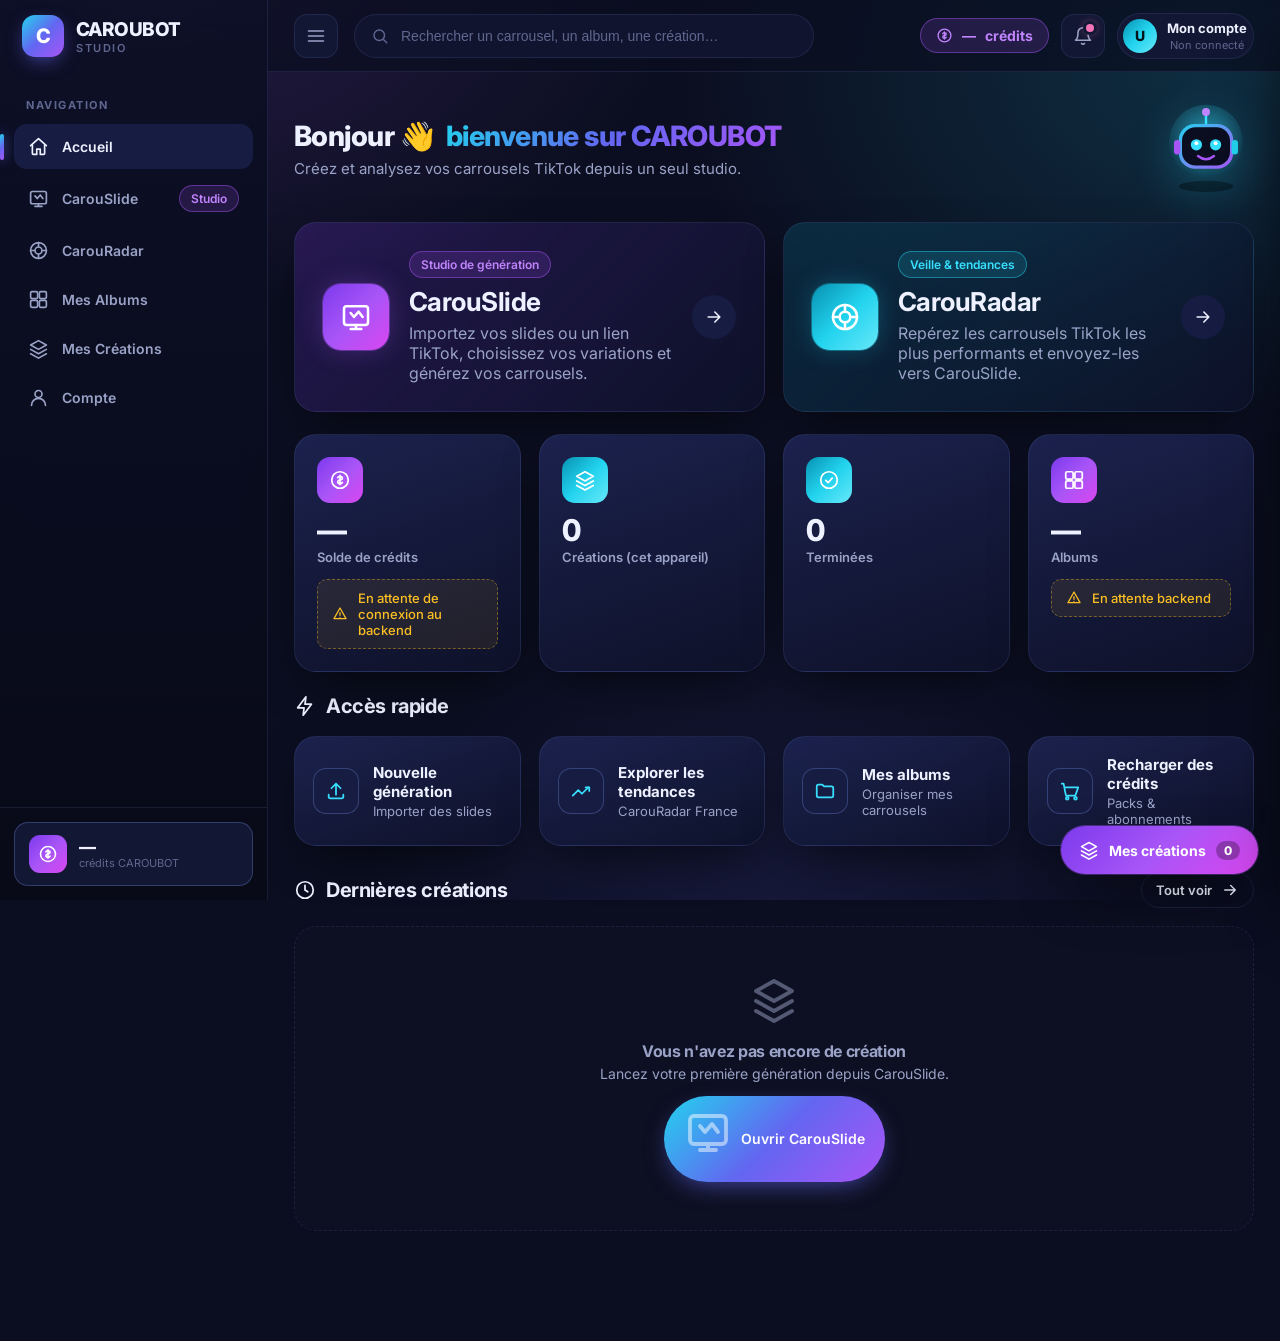
==== webapp/index.html @ 6fb5fb5d "CAROUBOT WebApp : refonte complète du frontend (studio SaaS) Nouvelle WebApp CAROUBOT dans webapp/ (" ====
<!doctype html>
<html lang="fr">
<head>
<meta charset="utf-8"/>
<meta name="viewport" content="width=device-width, initial-scale=1, viewport-fit=cover"/>
<title>CAROUBOT — Accueil</title>
<link rel="preconnect" href="https://fonts.googleapis.com">
<link href="https://fonts.googleapis.com/css2?family=Inter:wght@400;500;600;700;800&display=swap" rel="stylesheet">
<link rel="stylesheet" href="assets/css/design-system.css"/>
<link rel="stylesheet" href="assets/css/app.css"/>
<link rel="stylesheet" href="assets/css/mascot.css"/>
</head>
<body>
<div id="app"></div>

<script>window.CAROUBOT_PAGE = "home"; window.CAROUBOT_CREDITS = null; /* null = non connecté */</script>
<script src="assets/js/config.js"></script>
<script src="assets/js/icons.js"></script>
<script src="assets/js/store.js"></script>
<script src="assets/js/mascot.js"></script>
<script src="assets/js/shell.js"></script>
<script>
(function () {
  const I = window.ICON;
  const el = window.CAROUBOT_SHELL.pageEl;
  const creations = window.CAROUBOT_STORE.getCreations();
  const nbCreations = creations.length;
  const nbDone = creations.filter(c => c.status === "done").length;

  el.innerHTML = `
    <div class="page-head" style="display:flex;align-items:center;justify-content:space-between;gap:20px;flex-wrap:wrap">
      <div>
        <h1 class="page-title">Bonjour 👋 <span class="gradient-text">bienvenue sur CAROUBOT</span></h1>
        <p class="page-subtitle">Créez et analysez vos carrousels TikTok depuis un seul studio.</p>
      </div>
      ${window.CAROUBOT_MASCOT.inline(96)}
    </div>

    <!-- Deux grandes cartes -->
    <div class="grid grid-2" style="margin-bottom:22px">
      <a href="carouslide.html" class="card card-hover card-glow hero-card hero-violet">
        <div class="hero-ico">${I.slide}</div>
        <div class="hero-txt">
          <span class="badge badge-violet">Studio de génération</span>
          <h2>CarouSlide</h2>
          <p class="text-muted">Importez vos slides ou un lien TikTok, choisissez vos variations et générez vos carrousels.</p>
        </div>
        <span class="hero-go">${I.arrowRight}</span>
      </a>
      <a href="carouradar.html" class="card card-hover card-glow hero-card hero-cyan">
        <div class="hero-ico">${I.radar}</div>
        <div class="hero-txt">
          <span class="badge badge-cyan">Veille & tendances</span>
          <h2>CarouRadar</h2>
          <p class="text-muted">Repérez les carrousels TikTok les plus performants et envoyez-les vers CarouSlide.</p>
        </div>
        <span class="hero-go">${I.arrowRight}</span>
      </a>
    </div>

    <!-- Crédits + stats réelles -->
    <div class="grid grid-4" style="margin-bottom:22px">
      <div class="card stat-card">
        <div class="stat-ico violet">${I.coin}</div>
        <div class="stat-val mono">—</div>
        <div class="stat-label">Solde de crédits</div>
        <div class="notice" style="margin-top:10px">${I.alert} En attente de connexion au backend</div>
      </div>
      <div class="card stat-card">
        <div class="stat-ico cyan">${I.layers}</div>
        <div class="stat-val mono">${nbCreations}</div>
        <div class="stat-label">Créations (cet appareil)</div>
      </div>
      <div class="card stat-card">
        <div class="stat-ico cyan">${I.checkCircle}</div>
        <div class="stat-val mono">${nbDone}</div>
        <div class="stat-label">Terminées</div>
      </div>
      <div class="card stat-card">
        <div class="stat-ico violet">${I.albums}</div>
        <div class="stat-val mono">—</div>
        <div class="stat-label">Albums</div>
        <div class="notice" style="margin-top:10px">${I.alert} En attente backend</div>
      </div>
    </div>

    <!-- Accès rapide -->
    <div class="section-head"><h2 class="section-title">${I.bolt} Accès rapide</h2></div>
    <div class="grid grid-4" style="margin-bottom:26px">
      ${quick("carouslide.html", I.upload, "Nouvelle génération", "Importer des slides")}
      ${quick("carouradar.html", I.trending, "Explorer les tendances", "CarouRadar France")}
      ${quick("albums.html", I.folder, "Mes albums", "Organiser mes carrousels")}
      ${quick("compte.html", I.cart, "Recharger des crédits", "Packs & abonnements")}
    </div>

    <!-- Dernières créations -->
    <div class="section-head">
      <h2 class="section-title">${I.clock} Dernières créations</h2>
      <a href="creations.html" class="btn btn-ghost btn-sm">Tout voir ${I.arrowRight}</a>
    </div>
    <div id="homeCreations"></div>
  `;

  function quick(href, icon, title, sub) {
    return `<a href="${href}" class="card card-hover quick-card">
      <div class="quick-ico">${icon}</div>
      <div><div class="quick-title">${title}</div><div class="quick-sub">${sub}</div></div>
    </a>`;
  }

  const wrap = document.getElementById("homeCreations");
  if (!nbCreations) {
    wrap.innerHTML = `<div class="empty">${I.layers}
      <h4>Vous n'avez pas encore de création</h4>
      <p class="section-sub">Lancez votre première génération depuis CarouSlide.</p>
      <a class="btn btn-primary" href="carouslide.html" style="margin-top:14px">${I.slide} Ouvrir CarouSlide</a>
    </div>`;
  } else {
    wrap.className = "grid grid-3";
    wrap.innerHTML = creations.slice(0, 6).map(c => `
      <div class="card card-hover">
        <div style="display:flex;align-items:center;gap:12px">
          <div class="creation-thumb">${I.slide}</div>
          <div style="flex:1;min-width:0">
            <div style="font-weight:700">${c.title}</div>
            <div class="section-sub">${c.images} images · ${c.lang.toUpperCase()}</div>
          </div>
        </div>
        ${c.status === "pending_backend"
          ? `<div class="notice" style="margin-top:14px">${I.alert} En attente backend — non exécuté</div>`
          : c.status === "running"
          ? `<div class="progress" style="margin-top:14px"><span style="width:${c.progress}%"></span></div>`
          : `<div class="badge badge-success" style="margin-top:14px"><span class="dot"></span>Terminé</div>`}
      </div>`).join("");
  }
})();
</script>
</body>
</html>
---- webapp/assets/css/design-system.css ----
/* ==========================================================================
   CAROUBOT — Design System
   Style premium futuriste : fond bleu nuit, cyan + violet néon,
   bordures lumineuses, effets de profondeur.
   Tokens réutilisables sur toutes les pages.
   ========================================================================== */

:root {
  /* --- Fonds (bleu nuit presque noir) --- */
  --bg-900: #05060f;      /* fond le plus profond */
  --bg-850: #080a18;
  --bg-800: #0b0e20;      /* fond applicatif */
  --bg-750: #10142e;
  --bg-700: #151a38;      /* surfaces */
  --surface: #121733;
  --surface-2: #171d42;
  --surface-3: #1d2452;

  /* --- Couleurs néon --- */
  --cyan: #22d3ee;
  --cyan-bright: #38e0ff;
  --cyan-soft: rgba(34, 211, 238, 0.14);
  --violet: #a855f7;
  --violet-bright: #c084fc;
  --violet-soft: rgba(168, 85, 247, 0.16);
  --pink: #f472b6;

  /* --- Texte --- */
  --text: #eef1ff;
  --text-muted: #9aa3c7;
  --text-dim: #5f678f;

  /* --- États --- */
  --success: #34d399;
  --warning: #fbbf24;
  --danger: #fb7185;
  --info: var(--cyan);

  /* --- Bordures --- */
  --border: rgba(120, 140, 220, 0.14);
  --border-strong: rgba(130, 160, 255, 0.28);
  --border-cyan: rgba(34, 211, 238, 0.45);
  --border-violet: rgba(168, 85, 247, 0.45);

  /* --- Dégradés --- */
  --grad-violet: linear-gradient(135deg, #7c3aed 0%, #a855f7 50%, #d946ef 100%);
  --grad-cyan: linear-gradient(135deg, #0891b2 0%, #22d3ee 50%, #67e8f9 100%);
  --grad-mix: linear-gradient(135deg, #22d3ee 0%, #6366f1 50%, #a855f7 100%);
  --grad-surface: linear-gradient(160deg, rgba(29,36,82,0.9) 0%, rgba(14,18,42,0.9) 100%);

  /* --- Lueurs --- */
  --glow-cyan: 0 0 0 1px rgba(34,211,238,0.35), 0 0 24px rgba(34,211,238,0.25);
  --glow-violet: 0 0 0 1px rgba(168,85,247,0.4), 0 0 26px rgba(168,85,247,0.28);
  --shadow-card: 0 18px 50px -18px rgba(0,0,0,0.75);
  --shadow-float: 0 24px 60px -16px rgba(0,0,0,0.85);

  /* --- Géométrie --- */
  --radius-sm: 10px;
  --radius: 16px;
  --radius-lg: 22px;
  --radius-xl: 28px;
  --radius-pill: 999px;

  /* --- Layout --- */
  --sidebar-w: 268px;
  --sidebar-w-collapsed: 84px;
  --topbar-h: 72px;
  --bottomnav-h: 68px;

  /* --- Typo --- */
  --font: "Inter", "Segoe UI", system-ui, -apple-system, sans-serif;

  /* --- Transitions --- */
  --t-fast: 140ms cubic-bezier(.4,0,.2,1);
  --t: 240ms cubic-bezier(.4,0,.2,1);
  --t-slow: 420ms cubic-bezier(.4,0,.2,1);
}

/* ---------- Reset ---------- */
*, *::before, *::after { box-sizing: border-box; }
html, body { margin: 0; padding: 0; overflow-x: clip; max-width: 100%; }
body {
  font-family: var(--font);
  background: var(--bg-800);
  color: var(--text);
  -webkit-font-smoothing: antialiased;
  text-rendering: optimizeLegibility;
  min-height: 100vh;
  overflow-x: hidden;
}

/* Fond atmosphérique (halos cyan/violet) */
body::before {
  content: "";
  position: fixed;
  inset: 0;
  z-index: -1;
  background:
    radial-gradient(900px 600px at 12% -5%, rgba(168,85,247,0.18), transparent 60%),
    radial-gradient(900px 620px at 95% 8%, rgba(34,211,238,0.16), transparent 60%),
    radial-gradient(700px 700px at 60% 110%, rgba(99,102,241,0.14), transparent 60%),
    var(--bg-800);
}

h1,h2,h3,h4 { margin: 0; font-weight: 700; letter-spacing: -0.02em; }
p { margin: 0; }
a { color: inherit; text-decoration: none; }
button { font-family: inherit; cursor: pointer; }
img { max-width: 100%; display: block; }
ul { margin: 0; padding: 0; list-style: none; }

::-webkit-scrollbar { width: 10px; height: 10px; }
::-webkit-scrollbar-track { background: transparent; }
::-webkit-scrollbar-thumb { background: var(--surface-3); border-radius: 999px; border: 2px solid transparent; background-clip: padding-box; }
::-webkit-scrollbar-thumb:hover { background: var(--surface-2); }

/* ---------- Utilitaires ---------- */
.gradient-text {
  background: var(--grad-mix);
  -webkit-background-clip: text;
  background-clip: text;
  color: transparent;
}
.text-muted { color: var(--text-muted); }
.text-dim { color: var(--text-dim); }
.mono { font-variant-numeric: tabular-nums; }

/* ==========================================================================
   COMPOSANTS RÉUTILISABLES
   ========================================================================== */

/* ---------- Boutons ---------- */
.btn {
  display: inline-flex;
  align-items: center;
  justify-content: center;
  gap: 9px;
  padding: 12px 20px;
  border-radius: var(--radius-pill);
  border: 1px solid var(--border-strong);
  background: var(--surface-2);
  color: var(--text);
  font-size: 14px;
  font-weight: 600;
  line-height: 1;
  transition: transform var(--t-fast), box-shadow var(--t), border-color var(--t), background var(--t);
  white-space: nowrap;
}
.btn svg { width: 18px; height: 18px; }
.btn:hover { transform: translateY(-1px); border-color: var(--border-cyan); }
.btn:active { transform: translateY(0); }

.btn-primary {
  background: var(--grad-mix);
  border: none;
  color: #fff;
  box-shadow: 0 8px 26px -8px rgba(99,102,241,0.7);
}
.btn-primary:hover { box-shadow: 0 10px 34px -6px rgba(99,102,241,0.9); }

.btn-violet { background: var(--grad-violet); border: none; color: #fff; box-shadow: 0 8px 26px -8px rgba(168,85,247,0.7); }
.btn-cyan   { background: var(--grad-cyan);  border: none; color: #04121a; box-shadow: 0 8px 26px -8px rgba(34,211,238,0.6); }

.btn-ghost { background: transparent; border-color: var(--border); }
.btn-ghost:hover { background: var(--surface); }

.btn-icon {
  width: 42px; height: 42px; padding: 0;
  border-radius: 12px;
  display: inline-flex; align-items: center; justify-content: center;
}
.btn-sm { padding: 8px 14px; font-size: 13px; }
.btn-block { width: 100%; }
.btn:disabled { opacity: .5; cursor: not-allowed; transform: none; }

/* ---------- Cartes ---------- */
.card {
  position: relative;
  background: var(--grad-surface);
  border: 1px solid var(--border);
  border-radius: var(--radius-lg);
  box-shadow: var(--shadow-card);
  padding: 22px;
  transition: transform var(--t), box-shadow var(--t), border-color var(--t);
}
.card-hover:hover { transform: translateY(-4px); border-color: var(--border-strong); box-shadow: var(--shadow-float); }

/* Carte avec liseré lumineux au survol */
.card-glow::after {
  content: "";
  position: absolute; inset: 0;
  border-radius: inherit;
  padding: 1px;
  background: var(--grad-mix);
  -webkit-mask: linear-gradient(#000 0 0) content-box, linear-gradient(#000 0 0);
  -webkit-mask-composite: xor; mask-composite: exclude;
  opacity: 0;
  transition: opacity var(--t);
  pointer-events: none;
}
.card-glow:hover::after { opacity: .8; }

/* ---------- Badges / Chips ---------- */
.badge {
  display: inline-flex; align-items: center; gap: 6px;
  padding: 5px 11px;
  border-radius: var(--radius-pill);
  font-size: 12px; font-weight: 600;
  border: 1px solid var(--border);
  background: var(--surface);
  color: var(--text-muted);
}
.badge-cyan   { color: var(--cyan-bright); border-color: var(--border-cyan); background: var(--cyan-soft); }
.badge-violet { color: var(--violet-bright); border-color: var(--border-violet); background: var(--violet-soft); }
.badge-success{ color: var(--success); border-color: rgba(52,211,153,.4); background: rgba(52,211,153,.12); }
.badge-warning{ color: var(--warning); border-color: rgba(251,191,36,.4); background: rgba(251,191,36,.12); }
.badge-danger { color: var(--danger); border-color: rgba(251,113,133,.4); background: rgba(251,113,133,.12); }

.dot { width: 8px; height: 8px; border-radius: 50%; background: currentColor; box-shadow: 0 0 8px currentColor; }

/* ---------- Champs ---------- */
.field {
  width: 100%;
  padding: 13px 16px;
  border-radius: var(--radius-sm);
  background: var(--bg-750);
  border: 1px solid var(--border);
  color: var(--text);
  font-size: 14px;
  transition: border-color var(--t), box-shadow var(--t);
}
.field::placeholder { color: var(--text-dim); }
.field:focus { outline: none; border-color: var(--border-cyan); box-shadow: 0 0 0 3px var(--cyan-soft); }
.field-label { display:block; font-size: 13px; color: var(--text-muted); margin-bottom: 8px; font-weight: 600; }
select.field { appearance: none; background-image: url("data:image/svg+xml,%3Csvg xmlns='http://www.w3.org/2000/svg' width='16' height='16' fill='none' stroke='%239aa3c7' stroke-width='2' viewBox='0 0 24 24'%3E%3Cpath d='M6 9l6 6 6-6'/%3E%3C/svg%3E"); background-repeat:no-repeat; background-position: right 14px center; padding-right: 40px; }

/* ---------- Stepper (−  n  +) ---------- */
.stepper {
  display: inline-flex; align-items: center;
  background: var(--bg-750);
  border: 1px solid var(--border);
  border-radius: var(--radius-pill);
  padding: 4px;
  gap: 4px;
}
.stepper button {
  width: 36px; height: 36px; border-radius: 50%;
  border: none; background: var(--surface-2); color: var(--text);
  font-size: 20px; font-weight: 600; line-height: 1;
  display: inline-flex; align-items: center; justify-content: center;
  transition: background var(--t-fast), transform var(--t-fast);
}
.stepper button:hover { background: var(--surface-3); }
.stepper button:active { transform: scale(.92); }
.stepper .val { min-width: 40px; text-align: center; font-weight: 700; font-size: 16px; font-variant-numeric: tabular-nums; }

/* ---------- Section titre ---------- */
.section-head { display:flex; align-items:center; justify-content:space-between; gap:16px; margin-bottom: 18px; flex-wrap: wrap; }
.section-title { font-size: 20px; display:flex; align-items:center; gap:10px; }
.section-sub { color: var(--text-muted); font-size: 14px; margin-top: 4px; }

/* ---------- Barre de progression ---------- */
.progress { height: 8px; border-radius: 999px; background: var(--bg-750); overflow: hidden; border: 1px solid var(--border); }
.progress > span { display:block; height:100%; border-radius: 999px; background: var(--grad-mix); box-shadow: 0 0 12px rgba(99,102,241,.6); transition: width var(--t-slow); }

/* ---------- Toast ---------- */
.toast-wrap { position: fixed; bottom: 24px; left: 50%; transform: translateX(-50%); z-index: 9000; display:flex; flex-direction:column; gap:10px; align-items:center; pointer-events:none; }
.toast {
  pointer-events:auto;
  background: var(--surface-2);
  border: 1px solid var(--border-strong);
  border-radius: var(--radius-pill);
  padding: 12px 20px; font-size: 14px; font-weight: 600;
  box-shadow: var(--shadow-float);
  display:flex; align-items:center; gap:10px;
  animation: toastIn .3s cubic-bezier(.2,.8,.2,1);
}
.toast.cyan { border-color: var(--border-cyan); }
.toast.violet { border-color: var(--border-violet); }
@keyframes toastIn { from { opacity:0; transform: translateY(12px); } to { opacity:1; transform:none; } }

/* ---------- Avertissement « non connecté » ---------- */
.notice {
  display:flex; align-items:center; gap:10px;
  padding: 10px 14px;
  border-radius: var(--radius-sm);
  background: rgba(251,191,36,.08);
  border: 1px dashed rgba(251,191,36,.4);
  color: var(--warning);
  font-size: 13px; font-weight: 500;
}
.notice svg { width:16px; height:16px; flex-shrink:0; }

/* ---------- Grilles ---------- */
.grid { display:grid; gap: 18px; }
.grid-2 { grid-template-columns: repeat(2, 1fr); }
.grid-3 { grid-template-columns: repeat(3, 1fr); }
.grid-4 { grid-template-columns: repeat(4, 1fr); }
@media (max-width: 1100px){ .grid-4{grid-template-columns:repeat(2,1fr);} .grid-3{grid-template-columns:repeat(2,1fr);} }
@media (max-width: 640px){ .grid-2,.grid-3,.grid-4{grid-template-columns:1fr;} }

/* ---------- Empty state ---------- */
.empty {
  text-align:center; padding: 48px 24px; color: var(--text-muted);
  border: 1px dashed var(--border); border-radius: var(--radius-lg);
  background: rgba(255,255,255,.01);
}
.empty svg { width: 48px; height:48px; opacity:.5; margin-bottom: 14px; }

/* Accessibilité focus */
:focus-visible { outline: 2px solid var(--cyan); outline-offset: 2px; }
.sr-only { position:absolute; width:1px; height:1px; padding:0; margin:-1px; overflow:hidden; clip:rect(0,0,0,0); border:0; }
---- webapp/assets/css/app.css ----
/* ==========================================================================
   CAROUBOT — Shell applicatif (sidebar, topbar, bottom-nav, panneau flottant)
   ========================================================================== */

.app { min-height: 100vh; }

/* ---------- SIDEBAR (desktop) ---------- */
.sidebar {
  position: fixed; top: 0; left: 0; bottom: 0;
  width: var(--sidebar-w);
  background: linear-gradient(180deg, rgba(13,16,38,.96), rgba(8,10,24,.98));
  border-right: 1px solid var(--border);
  backdrop-filter: blur(14px);
  display: flex; flex-direction: column;
  z-index: 60;
  transition: width var(--t);
}
.sidebar-brand {
  display:flex; align-items:center; gap:12px;
  padding: 20px 22px;
  height: var(--topbar-h);
}
.brand-logo {
  width: 42px; height: 42px; border-radius: 13px; flex-shrink:0;
  background: var(--grad-mix);
  display:flex; align-items:center; justify-content:center;
  font-weight: 800; color:#fff; font-size: 20px;
  box-shadow: 0 6px 20px -6px rgba(99,102,241,.8);
}
.brand-name { font-weight: 800; font-size: 19px; letter-spacing: -.03em; white-space:nowrap; }
.brand-name small { display:block; font-size:11px; font-weight:600; color:var(--text-dim); letter-spacing:.14em; }

.sidebar-nav { flex:1; padding: 10px 14px; overflow-y:auto; display:flex; flex-direction:column; gap:4px; }
.nav-group-label { font-size: 11px; text-transform:uppercase; letter-spacing:.14em; color:var(--text-dim); padding: 16px 12px 8px; font-weight:700; white-space:nowrap; }
.nav-item {
  display:flex; align-items:center; gap:13px;
  padding: 12px 14px; border-radius: 13px;
  color: var(--text-muted); font-weight:600; font-size:14px;
  transition: background var(--t-fast), color var(--t-fast);
  position:relative; white-space:nowrap;
}
.nav-item svg { width:21px; height:21px; flex-shrink:0; }
.nav-item:hover { background: var(--surface); color: var(--text); }
.nav-item.active { color: var(--text); background: var(--surface-2); }
.nav-item.active::before {
  content:""; position:absolute; left:-14px; top:50%; transform:translateY(-50%);
  width:4px; height:26px; border-radius:999px; background: var(--grad-mix);
  box-shadow: 0 0 12px rgba(99,102,241,.8);
}
.nav-item .nav-badge { margin-left:auto; }

.sidebar-foot { padding: 14px; border-top:1px solid var(--border); }
.credits-pill {
  display:flex; align-items:center; gap:12px;
  padding: 12px 14px; border-radius: 14px;
  background: var(--surface); border:1px solid var(--border-strong);
}
.credits-pill .ico { width:38px;height:38px;border-radius:11px;background:var(--grad-violet);display:flex;align-items:center;justify-content:center;flex-shrink:0; }
.credits-pill .ico svg { width:20px;height:20px;color:#fff; }
.credits-amount { font-weight:800; font-size:17px; line-height:1.1; }
.credits-label { font-size:11px; color:var(--text-dim); }

/* Sidebar collapsed (desktop) */
.app.sidebar-collapsed .sidebar { width: var(--sidebar-w-collapsed); }
.app.sidebar-collapsed .brand-name,
.app.sidebar-collapsed .nav-item span,
.app.sidebar-collapsed .nav-group-label,
.app.sidebar-collapsed .nav-item .nav-badge,
.app.sidebar-collapsed .credits-pill .credits-text { display:none; }
.app.sidebar-collapsed .sidebar-brand { justify-content:center; padding-left:0; padding-right:0; }
.app.sidebar-collapsed .nav-item { justify-content:center; padding: 12px; }
.app.sidebar-collapsed .credits-pill { justify-content:center; padding: 12px; }

/* ---------- MAIN ---------- */
.main { margin-left: var(--sidebar-w); transition: margin var(--t); min-height:100vh; display:flex; flex-direction:column; }
.app.sidebar-collapsed .main { margin-left: var(--sidebar-w-collapsed); }

/* ---------- TOPBAR ---------- */
.topbar {
  position: sticky; top:0; z-index: 50;
  height: var(--topbar-h);
  display:flex; align-items:center; gap:16px;
  padding: 0 26px;
  background: rgba(11,14,32,.72);
  backdrop-filter: blur(16px);
  border-bottom: 1px solid var(--border);
}
.topbar-toggle { background:transparent; border:1px solid var(--border); color:var(--text-muted); }
.topbar-search {
  flex:1; max-width: 460px;
  display:flex; align-items:center; gap:10px;
  padding: 0 16px; height:44px;
  background: var(--bg-750); border:1px solid var(--border); border-radius: var(--radius-pill);
  transition: border-color var(--t), box-shadow var(--t);
}
.topbar-search:focus-within { border-color: var(--border-cyan); box-shadow: 0 0 0 3px var(--cyan-soft); }
.topbar-search svg { width:18px;height:18px;color:var(--text-dim); flex-shrink:0; }
.topbar-search input { flex:1; background:transparent; border:none; outline:none; color:var(--text); font-size:14px; }
.topbar-search input::placeholder { color: var(--text-dim); }
.topbar-right { margin-left:auto; display:flex; align-items:center; gap:12px; }

.credits-chip {
  display:flex; align-items:center; gap:9px;
  padding: 8px 15px; border-radius: var(--radius-pill);
  background: var(--violet-soft); border:1px solid var(--border-violet);
  font-weight:700; font-size:14px; color: var(--violet-bright);
}
.credits-chip svg { width:17px;height:17px; }

.icon-btn {
  position:relative;
  width:44px; height:44px; border-radius:13px;
  background: var(--surface); border:1px solid var(--border); color:var(--text-muted);
  display:flex;align-items:center;justify-content:center;
  transition: background var(--t-fast), color var(--t-fast), border-color var(--t-fast);
}
.icon-btn:hover { background: var(--surface-2); color:var(--text); border-color: var(--border-strong); }
.icon-btn svg { width:20px;height:20px; }
.icon-btn .ping { position:absolute; top:9px; right:10px; width:8px;height:8px;border-radius:50%; background:var(--pink); box-shadow:0 0 0 3px var(--surface), 0 0 10px var(--pink); }

.profile-btn { display:flex; align-items:center; gap:10px; padding:5px 6px 5px 5px; border-radius:var(--radius-pill); background:var(--surface); border:1px solid var(--border); color:var(--text); }
.profile-btn:hover { border-color: var(--border-strong); }
.avatar { width:34px;height:34px;border-radius:50%; background:var(--grad-cyan); display:flex;align-items:center;justify-content:center; font-weight:800; color:#04121a; font-size:14px; }
.profile-btn .pname { font-size:13px; font-weight:700; }
.profile-btn .pmail { font-size:11px; color:var(--text-dim); }

/* ---------- CONTENU DE PAGE ---------- */
.page { flex:1; padding: 28px 26px 110px; max-width: 1360px; width:100%; margin:0 auto; }
.page-head { margin-bottom: 26px; }
.page-title { font-size: 28px; font-weight:800; display:flex; align-items:center; gap:12px; }
.page-subtitle { color: var(--text-muted); margin-top:6px; font-size:15px; }

/* ---------- BOUTON FLOTTANT « Mes créations » ---------- */
.fab-creations {
  position: fixed; right: 22px; bottom: 26px; z-index: 70;
  display:flex; align-items:center; gap:10px;
  padding: 14px 18px; border-radius: var(--radius-pill);
  background: var(--grad-violet); color:#fff; border:none;
  font-weight:700; font-size:14px;
  box-shadow: var(--shadow-float), 0 0 0 1px rgba(168,85,247,.4);
  transition: transform var(--t), box-shadow var(--t);
}
.fab-creations:hover { transform: translateY(-3px) scale(1.02); }
.fab-creations svg { width:20px;height:20px; }
.fab-creations .fab-count {
  background: rgba(0,0,0,.28); border-radius:999px; padding:2px 8px; font-size:12px; font-weight:800;
}

/* ---------- PANNEAU LATÉRAL « Mes créations » (drawer) ---------- */
.drawer-scrim { position:fixed; inset:0; background:rgba(2,4,12,.6); backdrop-filter:blur(3px); z-index:80; opacity:0; visibility:hidden; transition:opacity var(--t), visibility var(--t); }
.drawer-scrim.open { opacity:1; visibility:visible; }
.drawer {
  position:fixed; top:0; right:0; bottom:0; width: 420px; max-width: 92vw;
  background: linear-gradient(180deg, rgba(14,18,42,.99), rgba(9,11,26,.99));
  border-left:1px solid var(--border-strong);
  z-index:81; transform: translateX(100%); transition: transform var(--t);
  display:flex; flex-direction:column;
  box-shadow: var(--shadow-float);
}
.drawer.open { transform:none; }
.drawer-head { display:flex; align-items:center; gap:12px; padding:20px 22px; border-bottom:1px solid var(--border); }
.drawer-head h3 { font-size:17px; flex:1; }
.drawer-body { flex:1; overflow-y:auto; padding:18px 22px; display:flex; flex-direction:column; gap:14px; }

.creation-row { display:flex; gap:13px; align-items:center; padding:14px; border-radius:var(--radius); background:var(--surface); border:1px solid var(--border); }
.creation-thumb { width:52px;height:52px;border-radius:12px; background:var(--grad-mix); flex-shrink:0; display:flex;align-items:center;justify-content:center; color:#fff; }
.creation-thumb svg { width:22px;height:22px; }
.creation-main { flex:1; min-width:0; }
.creation-main .t { font-weight:700; font-size:14px; white-space:nowrap; overflow:hidden; text-overflow:ellipsis; }
.creation-main .s { font-size:12px; color:var(--text-muted); margin-top:3px; }

/* ---------- BOTTOM NAV (mobile) ---------- */
.bottom-nav { display:none; }

/* ---------- RESPONSIVE ---------- */
@media (max-width: 960px) {
  .sidebar {
    transform: translateX(-100%);
    transition: transform var(--t);
    width: var(--sidebar-w);
  }
  .app.drawer-open-sidebar .sidebar { transform:none; }
  .main { margin-left: 0 !important; }
  .app.sidebar-collapsed .sidebar { width: var(--sidebar-w); }

  .topbar-search { max-width:none; }
  .profile-btn .pname, .profile-btn .pmail { display:none; }
  .topbar { padding: 0 16px; gap:10px; }
  .page { padding: 20px 16px 96px; }

  /* Scrim pour sidebar mobile */
  .sidebar-scrim { position:fixed; inset:0; background:rgba(2,4,12,.6); z-index:59; opacity:0; visibility:hidden; transition:opacity var(--t),visibility var(--t); }
  .app.drawer-open-sidebar .sidebar-scrim { opacity:1; visibility:visible; }

  /* Bottom nav visible */
  .bottom-nav {
    display:flex; position:fixed; bottom:0; left:0; right:0; z-index:65;
    height: calc(var(--bottomnav-h) + env(safe-area-inset-bottom, 0px));
    padding-bottom: env(safe-area-inset-bottom, 0px);
    background: rgba(9,11,26,.92); backdrop-filter: blur(16px);
    border-top:1px solid var(--border);
    align-items:center; justify-content:space-around;
  }
  .bn-item { flex:1; display:flex; flex-direction:column; align-items:center; gap:4px; color:var(--text-dim); font-size:10.5px; font-weight:700; padding:8px 2px; }
  .bn-item svg { width:23px;height:23px; }
  .bn-item.active { color: var(--cyan-bright); }
  .bn-center { position:relative; }
  .bn-center .bn-fab {
    width:56px;height:56px;border-radius:50%; margin-top:-26px;
    background:var(--grad-mix); display:flex;align-items:center;justify-content:center;
    box-shadow: 0 10px 26px -6px rgba(99,102,241,.9), 0 0 0 5px var(--bg-800);
    color:#fff;
  }
  .bn-center .bn-fab svg { width:26px;height:26px; }
  .bn-center.active .bn-fab { box-shadow: 0 10px 30px -4px rgba(34,211,238,.9), 0 0 0 5px var(--bg-800); }

  .fab-creations { bottom: calc(var(--bottomnav-h) + 18px + env(safe-area-inset-bottom,0px)); right:16px; padding:12px 15px; }
  .fab-creations .fab-label { display:none; }

  .page-title { font-size: 23px; }
  .drawer { width: 420px; }
}

@media (max-width: 420px){
  .credits-chip .credits-chip-label { display:none; }
}

/* ==========================================================================
   COMPOSANTS DE PAGE (dashboard, cartes, tables, slides, radar)
   ========================================================================== */

/* ---- Grandes cartes hero (Accueil) ---- */
.hero-card { display:flex; align-items:center; gap:20px; padding:28px; overflow:hidden; }
.hero-card .hero-ico { width:66px;height:66px;border-radius:18px; display:flex;align-items:center;justify-content:center; flex-shrink:0; }
.hero-card .hero-ico svg { width:32px;height:32px; color:#fff; }
.hero-violet .hero-ico { background: var(--grad-violet); box-shadow: var(--glow-violet); }
.hero-cyan .hero-ico   { background: var(--grad-cyan);   box-shadow: var(--glow-cyan); }
.hero-txt { flex:1; min-width:0; }
.hero-txt h2 { font-size:26px; margin:8px 0 6px; }
.hero-go { width:44px;height:44px;border-radius:50%; background:var(--surface-2); display:flex;align-items:center;justify-content:center; color:var(--text); flex-shrink:0; transition: transform var(--t); }
.hero-go svg { width:20px;height:20px; }
.hero-card:hover .hero-go { transform: translateX(4px); }
.hero-violet { background: linear-gradient(135deg, rgba(124,58,237,.22), rgba(14,18,42,.9)); }
.hero-cyan   { background: linear-gradient(135deg, rgba(8,145,178,.2), rgba(14,18,42,.9)); }

/* ---- Stat cards ---- */
.stat-card { display:flex; flex-direction:column; gap:4px; }
.stat-ico { width:46px;height:46px;border-radius:13px; display:flex;align-items:center;justify-content:center; margin-bottom:8px; }
.stat-ico svg { width:22px;height:22px;color:#fff; }
.stat-ico.violet { background: var(--grad-violet); }
.stat-ico.cyan   { background: var(--grad-cyan); }
.stat-val { font-size:30px; font-weight:800; line-height:1; }
.stat-label { color: var(--text-muted); font-size:13px; font-weight:600; }

/* ---- Quick cards ---- */
.quick-card { display:flex; align-items:center; gap:14px; padding:18px; }
.quick-ico { width:46px;height:46px;border-radius:13px; background:var(--surface-2); border:1px solid var(--border-strong); display:flex;align-items:center;justify-content:center; color:var(--cyan-bright); flex-shrink:0; }
.quick-ico svg { width:22px;height:22px; }
.quick-title { font-weight:700; font-size:15px; }
.quick-sub { color: var(--text-muted); font-size:13px; margin-top:2px; }

/* ---- Toolbar (filtres) ---- */
.toolbar { display:flex; align-items:center; gap:12px; flex-wrap:wrap; margin-bottom:20px; }
.seg { display:inline-flex; background:var(--bg-750); border:1px solid var(--border); border-radius:var(--radius-pill); padding:4px; gap:2px; }
.seg button { border:none; background:transparent; color:var(--text-muted); font-weight:600; font-size:13px; padding:8px 15px; border-radius:var(--radius-pill); transition: all var(--t-fast); }
.seg button.active { background:var(--surface-2); color:var(--text); box-shadow:0 0 0 1px var(--border-strong); }
.seg button:hover:not(.active){ color:var(--text); }

/* ---- Slides (CarouSlide) ---- */
.slides-grid { display:grid; grid-template-columns: repeat(auto-fill, minmax(150px,1fr)); gap:14px; }
.slide-card { position:relative; border-radius:var(--radius); overflow:hidden; border:1px solid var(--border); background:var(--bg-750); aspect-ratio: 9/14; display:flex; align-items:center; justify-content:center; }
.slide-card.dragging { opacity:.4; }
.slide-card.drag-over { outline:2px dashed var(--cyan); outline-offset:-4px; }
.slide-card img { width:100%; height:100%; object-fit:cover; }
.slide-card .ph { color:var(--text-dim); display:flex;flex-direction:column;align-items:center;gap:8px; font-size:12px; }
.slide-card .ph svg { width:30px;height:30px; }
.slide-index { position:absolute; top:8px; left:8px; background:rgba(5,6,15,.7); border:1px solid var(--border-strong); border-radius:999px; min-width:24px; height:24px; display:flex;align-items:center;justify-content:center; font-size:12px; font-weight:700; }
.slide-actions { position:absolute; top:6px; right:6px; display:flex; gap:4px; }
.slide-actions button { width:28px;height:28px;border-radius:8px; background:rgba(5,6,15,.72); border:1px solid var(--border-strong); color:var(--text); display:flex;align-items:center;justify-content:center; }
.slide-actions button svg { width:14px;height:14px; }
.slide-actions button:hover { background:var(--danger); color:#fff; border-color:transparent; }
.slide-drag { position:absolute; bottom:6px; left:50%; transform:translateX(-50%); color:var(--text-dim); cursor:grab; background:rgba(5,6,15,.6); border-radius:8px; padding:2px 6px; }
.slide-drag svg { width:16px;height:16px; }
.slide-variations { position:absolute; bottom:6px; right:6px; background:var(--violet-soft); border:1px solid var(--border-violet); color:var(--violet-bright); border-radius:999px; padding:2px 8px; font-size:11px; font-weight:700; }

.dropzone { border:2px dashed var(--border-strong); border-radius:var(--radius-lg); padding:34px; text-align:center; transition: all var(--t); background:rgba(255,255,255,.01); }
.dropzone.hover { border-color:var(--cyan); background: var(--cyan-soft); }
.dropzone svg { width:40px;height:40px; color:var(--cyan-bright); margin-bottom:10px; }

/* ---- Récap génération ---- */
.recap { display:flex; flex-direction:column; gap:14px; }
.recap-row { display:flex; align-items:center; justify-content:space-between; padding:12px 0; border-bottom:1px solid var(--border); }
.recap-row:last-child { border-bottom:none; }
.recap-row .k { color:var(--text-muted); font-size:14px; }
.recap-row .v { font-weight:700; font-variant-numeric:tabular-nums; }
.recap-total { font-size:24px; }
.recap-total .v { color: var(--violet-bright); }

/* ---- Tables (Radar / Créations) ---- */
.data-table { width:100%; border-collapse:separate; border-spacing:0 10px; }
.data-table th { text-align:left; font-size:12px; text-transform:uppercase; letter-spacing:.08em; color:var(--text-dim); font-weight:700; padding:0 16px; }
.data-table td { background:var(--surface); padding:14px 16px; vertical-align:middle; border-top:1px solid var(--border); border-bottom:1px solid var(--border); }
.data-table tr td:first-child { border-left:1px solid var(--border); border-radius:var(--radius) 0 0 var(--radius); }
.data-table tr td:last-child { border-right:1px solid var(--border); border-radius:0 var(--radius) var(--radius) 0; }
.data-table tr.selected td { background: var(--cyan-soft); border-color: var(--border-cyan); }
.rank-badge { width:30px;height:30px;border-radius:9px; background:var(--surface-2); display:inline-flex;align-items:center;justify-content:center; font-weight:800; font-size:13px; }
.rank-badge.top { background:var(--grad-mix); color:#fff; }
.cell-thumb { width:46px;height:60px;border-radius:9px; background:var(--grad-mix); display:inline-flex;align-items:center;justify-content:center; color:#fff; }
.cell-thumb svg{width:20px;height:20px;}

/* Checkbox custom */
.ck { position:relative; width:22px;height:22px; border-radius:7px; border:1px solid var(--border-strong); background:var(--bg-750); cursor:pointer; display:inline-flex;align-items:center;justify-content:center; transition: all var(--t-fast); flex-shrink:0; }
.ck.checked { background:var(--grad-mix); border-color:transparent; }
.ck svg { width:14px;height:14px; color:#fff; opacity:0; transition:opacity var(--t-fast); }
.ck.checked svg { opacity:1; }

/* Pagination */
.pagination { display:flex; align-items:center; justify-content:center; gap:8px; margin-top:22px; }
.pagination button { min-width:40px;height:40px; border-radius:11px; background:var(--surface); border:1px solid var(--border); color:var(--text-muted); font-weight:700; }
.pagination button.active { background:var(--surface-2); color:var(--text); border-color:var(--border-strong); }
.pagination button:disabled { opacity:.4; cursor:not-allowed; }

/* Barre d'actions flottante (sélection multiple) */
.action-bar { position:sticky; bottom:16px; z-index:30; display:flex; align-items:center; gap:14px; padding:14px 20px; border-radius:var(--radius-lg); background:var(--surface-2); border:1px solid var(--border-strong); box-shadow:var(--shadow-float); margin-top:18px; }
.action-bar .count { font-weight:800; }

/* Albums */
.album-card { padding:0; overflow:hidden; }
.album-cover { height:130px; background:var(--grad-mix); position:relative; display:flex;align-items:center;justify-content:center; }
.album-cover svg { width:40px;height:40px;color:rgba(255,255,255,.9); }
.album-card .album-body { padding:16px; }
.album-title { font-weight:700; }
.album-meta { color:var(--text-muted); font-size:13px; margin-top:3px; }

.gallery-grid { display:grid; grid-template-columns:repeat(auto-fill,minmax(160px,1fr)); gap:14px; }
.gallery-item { position:relative; aspect-ratio:9/14; border-radius:var(--radius); overflow:hidden; border:1px solid var(--border); background:var(--bg-750); display:flex;align-items:center;justify-content:center; color:var(--text-dim); }
.gallery-item .ck { position:absolute; top:8px; left:8px; }
.gallery-item .dl { position:absolute; bottom:8px; right:8px; width:32px;height:32px;border-radius:9px; background:rgba(5,6,15,.72); border:1px solid var(--border-strong); color:var(--text); display:flex;align-items:center;justify-content:center; }
.gallery-item .dl svg{width:16px;height:16px;}

/* Compte */
.plan-card { display:flex; flex-direction:column; gap:12px; }
.plan-card.featured { border-color:var(--border-violet); box-shadow:var(--glow-violet); }
.plan-price { font-size:34px; font-weight:800; }
.plan-price small { font-size:14px; color:var(--text-muted); font-weight:600; }
.plan-feats { display:flex; flex-direction:column; gap:9px; margin:6px 0; }
.plan-feats li { display:flex; align-items:center; gap:9px; color:var(--text-muted); font-size:14px; }
.plan-feats li svg { width:17px;height:17px;color:var(--success); flex-shrink:0; }

.profile-head { display:flex; align-items:center; gap:18px; }
.profile-head .big-avatar { width:76px;height:76px;border-radius:22px; background:var(--grad-cyan); display:flex;align-items:center;justify-content:center; font-weight:800; font-size:30px; color:#04121a; }

/* ==========================================================================
   Correctifs responsive : stacking des layouts 2 colonnes sur mobile
   ========================================================================== */
#csLayout { min-width: 0; }
#csLayout > * { min-width: 0; }
@media (max-width: 900px) {
  /* CarouSlide : passe en une colonne, réglages non "sticky" */
  #csLayout { grid-template-columns: 1fr !important; }
  #csLayout > div[style*="sticky"] { position: static !important; }
  /* Compte : grilles 2 colonnes -> 1 colonne */
  .col-split { grid-template-columns: 1fr !important; }
}
/* Les cellules de grille ne doivent jamais dépasser */
.grid > * { min-width: 0; }
.card { max-width: 100%; }

/* ==========================================================================
   Taille des icônes SVG inline dans les titres / badges (évite l'explosion)
   ========================================================================== */
.page-title > svg { width: 28px; height: 28px; flex-shrink: 0; }
.section-title > svg { width: 22px; height: 22px; flex-shrink: 0; }
.badge > svg { width: 14px; height: 14px; flex-shrink: 0; }
.recap-total svg { width: 22px; height: 22px; }
.plan-feats li > svg { width: 17px; height: 17px; flex-shrink: 0; }
---- webapp/assets/css/mascot.css ----
/* CAROUBOT — Mascotte (animations) */
.mascot { display:inline-block; filter: drop-shadow(0 10px 24px rgba(34,211,238,.35)); animation: mascotFloat 4s ease-in-out infinite; }
@keyframes mascotFloat { 0%,100%{ transform: translateY(0); } 50%{ transform: translateY(-7px); } }
.mascot-antenna { animation: mascotPulse 2s ease-in-out infinite; transform-origin:center; }
@keyframes mascotPulse { 0%,100%{ opacity:1; } 50%{ opacity:.4; } }
.mascot-eye { animation: mascotBlink 5s infinite; transform-origin:center; }
@keyframes mascotBlink { 0%,94%,100%{ transform: scaleY(1); } 97%{ transform: scaleY(.1); } }
@media (prefers-reduced-motion: reduce){ .mascot,.mascot-antenna,.mascot-eye{ animation:none; } }
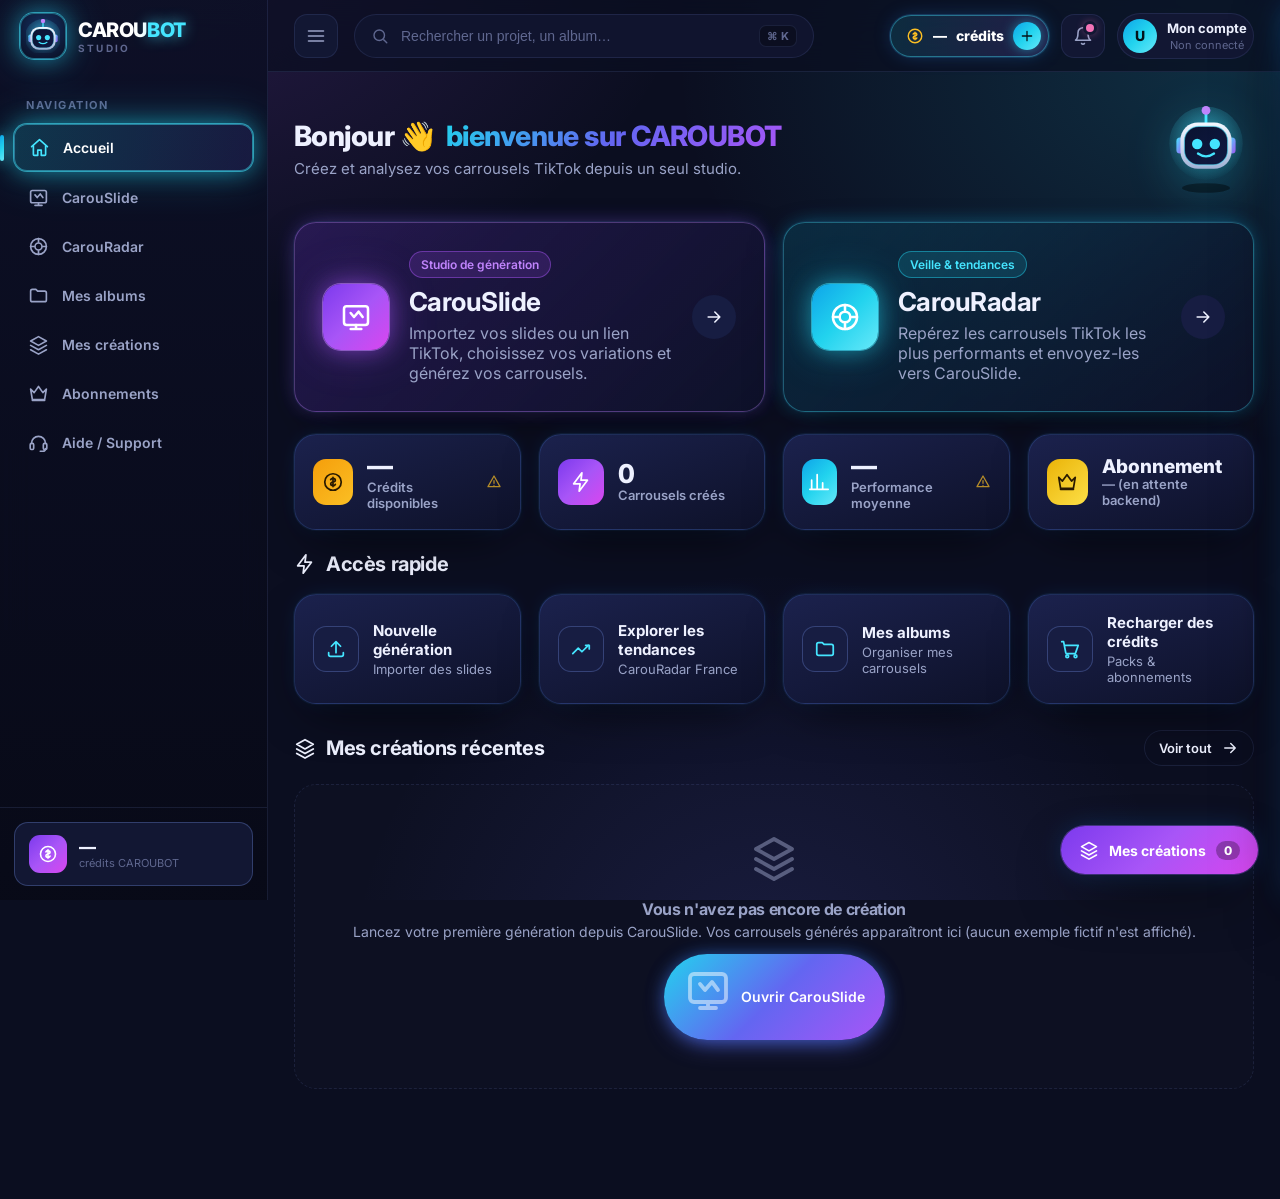
==== commit 81187f84: "CarouBot WebApp : alignement sur la maquette de référence Rapprochement visuel de la capture fournie" ====
--- a/webapp/index.html
+++ b/webapp/index.html
@@ -58,29 +58,25 @@
       </a>
     </div>
 
-    <!-- Crédits + stats réelles -->
-    <div class="grid grid-4" style="margin-bottom:22px">
+    <!-- Stat tiles (valeurs réelles / placeholders honnêtes) -->
+    <div class="grid grid-4 stat-row" style="margin-bottom:22px">
       <div class="card stat-card">
-        <div class="stat-ico violet">${I.coin}</div>
-        <div class="stat-val mono">—</div>
-        <div class="stat-label">Solde de crédits</div>
-        <div class="notice" style="margin-top:10px">${I.alert} En attente de connexion au backend</div>
+        <div class="stat-ico amber">${I.coin}</div>
+        <div><div class="stat-val mono">—</div><div class="stat-label">Crédits disponibles</div></div>
+        <span class="stat-flag" title="En attente de connexion au backend">${I.alert}</span>
       </div>
       <div class="card stat-card">
-        <div class="stat-ico cyan">${I.layers}</div>
-        <div class="stat-val mono">${nbCreations}</div>
-        <div class="stat-label">Créations (cet appareil)</div>
+        <div class="stat-ico violet">${I.bolt}</div>
+        <div><div class="stat-val mono">${nbCreations}</div><div class="stat-label">Carrousels créés</div></div>
       </div>
       <div class="card stat-card">
-        <div class="stat-ico cyan">${I.checkCircle}</div>
-        <div class="stat-val mono">${nbDone}</div>
-        <div class="stat-label">Terminées</div>
+        <div class="stat-ico cyan">${I.chart}</div>
+        <div><div class="stat-val mono">—</div><div class="stat-label">Performance moyenne</div></div>
+        <span class="stat-flag" title="En attente de connexion au backend">${I.alert}</span>
       </div>
       <div class="card stat-card">
-        <div class="stat-ico violet">${I.albums}</div>
-        <div class="stat-val mono">—</div>
-        <div class="stat-label">Albums</div>
-        <div class="notice" style="margin-top:10px">${I.alert} En attente backend</div>
+        <div class="stat-ico gold">${I.crown}</div>
+        <div><div class="stat-val" style="font-size:19px">Abonnement</div><div class="stat-label">— (en attente backend)</div></div>
       </div>
     </div>
 
@@ -93,10 +89,14 @@
       ${quick("compte.html", I.cart, "Recharger des crédits", "Packs & abonnements")}
     </div>
 
-    <!-- Dernières créations -->
+    <!-- Mes créations récentes -->
     <div class="section-head">
-      <h2 class="section-title">${I.clock} Dernières créations</h2>
-      <a href="creations.html" class="btn btn-ghost btn-sm">Tout voir ${I.arrowRight}</a>
+      <h2 class="section-title">${I.layers} Mes créations récentes</h2>
+      <div style="display:flex;gap:8px;align-items:center">
+        <button class="icon-btn" id="carPrev" aria-label="Précédent">${I.chevL}</button>
+        <button class="icon-btn" id="carNext" aria-label="Suivant">${I.chevR}</button>
+        <a href="creations.html" class="btn btn-ghost btn-sm">Voir tout ${I.arrowRight}</a>
+      </div>
     </div>
     <div id="homeCreations"></div>
   `;
@@ -109,29 +109,34 @@
   }
 
   const wrap = document.getElementById("homeCreations");
+  const prev = document.getElementById("carPrev");
+  const next = document.getElementById("carNext");
   if (!nbCreations) {
+    prev.style.display = next.style.display = "none";
     wrap.innerHTML = `<div class="empty">${I.layers}
       <h4>Vous n'avez pas encore de création</h4>
-      <p class="section-sub">Lancez votre première génération depuis CarouSlide.</p>
+      <p class="section-sub">Lancez votre première génération depuis CarouSlide. Vos carrousels générés apparaîtront ici (aucun exemple fictif n'est affiché).</p>
       <a class="btn btn-primary" href="carouslide.html" style="margin-top:14px">${I.slide} Ouvrir CarouSlide</a>
     </div>`;
   } else {
-    wrap.className = "grid grid-3";
-    wrap.innerHTML = creations.slice(0, 6).map(c => `
-      <div class="card card-hover">
-        <div style="display:flex;align-items:center;gap:12px">
-          <div class="creation-thumb">${I.slide}</div>
-          <div style="flex:1;min-width:0">
-            <div style="font-weight:700">${c.title}</div>
-            <div class="section-sub">${c.images} images · ${c.lang.toUpperCase()}</div>
-          </div>
+    wrap.className = "hcarousel";
+    wrap.innerHTML = creations.slice(0, 12).map(c => `
+      <a class="card card-hover hcard" href="creations.html">
+        <div class="hcard-thumb">${I.slide}
+          ${c.status === "pending_backend"
+            ? `<span class="badge badge-warning hcard-badge"><span class="dot"></span>En attente</span>`
+            : c.status === "running"
+            ? `<span class="badge badge-cyan hcard-badge"><span class="dot"></span>${c.progress}%</span>`
+            : `<span class="badge badge-success hcard-badge"><span class="dot"></span>Terminé</span>`}
         </div>
-        ${c.status === "pending_backend"
-          ? `<div class="notice" style="margin-top:14px">${I.alert} En attente backend — non exécuté</div>`
-          : c.status === "running"
-          ? `<div class="progress" style="margin-top:14px"><span style="width:${c.progress}%"></span></div>`
-          : `<div class="badge badge-success" style="margin-top:14px"><span class="dot"></span>Terminé</div>`}
-      </div>`).join("");
+        <div class="hcard-body">
+          <div class="hcard-title">${c.title}</div>
+          <div class="section-sub">${I.image} ${c.slides} slides · ${c.images} images · ${c.lang.toUpperCase()}</div>
+        </div>
+      </a>`).join("");
+    const step = () => (wrap.querySelector(".hcard")?.offsetWidth || 260) + 16;
+    prev.addEventListener("click", () => wrap.scrollBy({ left: -step() * 2, behavior: "smooth" }));
+    next.addEventListener("click", () => wrap.scrollBy({ left: step() * 2, behavior: "smooth" }));
   }
 })();
 </script>
--- a/webapp/assets/css/design-system.css
+++ b/webapp/assets/css/design-system.css
@@ -18,11 +18,14 @@
 
   /* --- Couleurs néon --- */
   --cyan: #22d3ee;
-  --cyan-bright: #38e0ff;
+  --cyan-bright: #45e5ff;
   --cyan-soft: rgba(34, 211, 238, 0.14);
+  --blue: #3b82f6;
+  --blue-elec: #2a8bff;
   --violet: #a855f7;
   --violet-bright: #c084fc;
   --violet-soft: rgba(168, 85, 247, 0.16);
+  --magenta: #d946ef;
   --pink: #f472b6;
 
   /* --- Texte --- */
@@ -44,15 +47,18 @@
 
   /* --- Dégradés --- */
   --grad-violet: linear-gradient(135deg, #7c3aed 0%, #a855f7 50%, #d946ef 100%);
-  --grad-cyan: linear-gradient(135deg, #0891b2 0%, #22d3ee 50%, #67e8f9 100%);
+  --grad-cyan: linear-gradient(135deg, #0ea5e9 0%, #22d3ee 50%, #67e8f9 100%);
   --grad-mix: linear-gradient(135deg, #22d3ee 0%, #6366f1 50%, #a855f7 100%);
   --grad-surface: linear-gradient(160deg, rgba(29,36,82,0.9) 0%, rgba(14,18,42,0.9) 100%);
 
-  /* --- Lueurs --- */
-  --glow-cyan: 0 0 0 1px rgba(34,211,238,0.35), 0 0 24px rgba(34,211,238,0.25);
-  --glow-violet: 0 0 0 1px rgba(168,85,247,0.4), 0 0 26px rgba(168,85,247,0.28);
-  --shadow-card: 0 18px 50px -18px rgba(0,0,0,0.75);
-  --shadow-float: 0 24px 60px -16px rgba(0,0,0,0.85);
+  /* --- Lueurs (intensifiées, style néon de la maquette) --- */
+  --glow-cyan: 0 0 0 1px rgba(69,229,255,0.55), 0 0 22px rgba(34,211,238,0.5), 0 0 48px rgba(34,211,238,0.3);
+  --glow-violet: 0 0 0 1px rgba(192,132,252,0.55), 0 0 22px rgba(168,85,247,0.5), 0 0 48px rgba(168,85,247,0.32);
+  --glow-blue: 0 0 0 1px rgba(59,130,246,0.5), 0 0 22px rgba(42,139,255,0.45), 0 0 46px rgba(42,139,255,0.28);
+  /* lueur douce permanente sur les cartes */
+  --rim-cyan: 0 0 0 1px rgba(60,180,255,0.18), 0 0 20px -4px rgba(42,139,255,0.35);
+  --shadow-card: 0 18px 50px -18px rgba(0,0,0,0.8), 0 0 0 1px rgba(80,160,255,0.08), 0 0 24px -8px rgba(42,139,255,0.25);
+  --shadow-float: 0 24px 60px -16px rgba(0,0,0,0.9), 0 0 30px -6px rgba(42,139,255,0.35);
 
   /* --- Géométrie --- */
   --radius-sm: 10px;
@@ -154,12 +160,14 @@
   background: var(--grad-mix);
   border: none;
   color: #fff;
-  box-shadow: 0 8px 26px -8px rgba(99,102,241,0.7);
-}
-.btn-primary:hover { box-shadow: 0 10px 34px -6px rgba(99,102,241,0.9); }
-
-.btn-violet { background: var(--grad-violet); border: none; color: #fff; box-shadow: 0 8px 26px -8px rgba(168,85,247,0.7); }
-.btn-cyan   { background: var(--grad-cyan);  border: none; color: #04121a; box-shadow: 0 8px 26px -8px rgba(34,211,238,0.6); }
+  box-shadow: 0 8px 26px -8px rgba(99,102,241,0.8), 0 0 18px -2px rgba(42,139,255,0.5);
+}
+.btn-primary:hover { box-shadow: 0 10px 34px -6px rgba(99,102,241,0.95), 0 0 26px 0 rgba(42,139,255,0.6); }
+
+.btn-violet { background: var(--grad-violet); border: none; color: #fff; box-shadow: 0 8px 26px -8px rgba(168,85,247,0.8), 0 0 18px -2px rgba(168,85,247,0.55); }
+.btn-violet:hover { box-shadow: 0 10px 34px -6px rgba(168,85,247,0.95), 0 0 26px 0 rgba(168,85,247,0.6); }
+.btn-cyan   { background: var(--grad-cyan);  border: none; color: #04121a; box-shadow: 0 8px 26px -8px rgba(34,211,238,0.7), 0 0 18px -2px rgba(34,211,238,0.6); }
+.btn-cyan:hover { box-shadow: 0 10px 34px -6px rgba(34,211,238,0.9), 0 0 26px 0 rgba(34,211,238,0.7); }
 
 .btn-ghost { background: transparent; border-color: var(--border); }
 .btn-ghost:hover { background: var(--surface); }
@@ -177,13 +185,13 @@
 .card {
   position: relative;
   background: var(--grad-surface);
-  border: 1px solid var(--border);
+  border: 1px solid rgba(90,150,255,0.18);
   border-radius: var(--radius-lg);
   box-shadow: var(--shadow-card);
   padding: 22px;
   transition: transform var(--t), box-shadow var(--t), border-color var(--t);
 }
-.card-hover:hover { transform: translateY(-4px); border-color: var(--border-strong); box-shadow: var(--shadow-float); }
+.card-hover:hover { transform: translateY(-4px); border-color: var(--border-cyan); box-shadow: var(--shadow-float), var(--glow-cyan); }
 
 /* Carte avec liseré lumineux au survol */
 .card-glow::after {
--- a/webapp/assets/css/app.css
+++ b/webapp/assets/css/app.css
@@ -17,18 +17,23 @@
 }
 .sidebar-brand {
   display:flex; align-items:center; gap:12px;
-  padding: 20px 22px;
+  padding: 18px 20px;
   height: var(--topbar-h);
+  color: var(--text);
 }
 .brand-logo {
-  width: 42px; height: 42px; border-radius: 13px; flex-shrink:0;
-  background: var(--grad-mix);
+  width: 46px; height: 46px; border-radius: 14px; flex-shrink:0;
+  background: radial-gradient(circle at 50% 35%, rgba(42,139,255,.3), rgba(10,14,34,.9));
   display:flex; align-items:center; justify-content:center;
   font-weight: 800; color:#fff; font-size: 20px;
-  box-shadow: 0 6px 20px -6px rgba(99,102,241,.8);
-}
-.brand-name { font-weight: 800; font-size: 19px; letter-spacing: -.03em; white-space:nowrap; }
-.brand-name small { display:block; font-size:11px; font-weight:600; color:var(--text-dim); letter-spacing:.14em; }
+  border: 1px solid rgba(69,229,255,.4);
+  box-shadow: var(--glow-cyan);
+}
+.brand-logo svg { width: 34px; height: 34px; }
+.brand-name { font-weight: 800; font-size: 20px; letter-spacing: -.02em; white-space:nowrap; line-height:1; }
+.brand-name .bn-carou { color: #fff; }
+.brand-name .bn-bot { color: var(--cyan-bright); text-shadow: 0 0 14px rgba(69,229,255,.7); }
+.brand-name small { display:block; font-size:10px; font-weight:700; color:var(--text-dim); letter-spacing:.22em; margin-top:3px; }
 
 .sidebar-nav { flex:1; padding: 10px 14px; overflow-y:auto; display:flex; flex-direction:column; gap:4px; }
 .nav-group-label { font-size: 11px; text-transform:uppercase; letter-spacing:.14em; color:var(--text-dim); padding: 16px 12px 8px; font-weight:700; white-space:nowrap; }
@@ -41,11 +46,17 @@
 }
 .nav-item svg { width:21px; height:21px; flex-shrink:0; }
 .nav-item:hover { background: var(--surface); color: var(--text); }
-.nav-item.active { color: var(--text); background: var(--surface-2); }
+.nav-item.active {
+  color: #fff;
+  background: linear-gradient(100deg, rgba(34,211,238,.2), rgba(99,102,241,.14));
+  border: 1px solid rgba(69,229,255,.45);
+  box-shadow: var(--glow-cyan);
+}
+.nav-item.active svg { color: var(--cyan-bright); }
 .nav-item.active::before {
-  content:""; position:absolute; left:-14px; top:50%; transform:translateY(-50%);
-  width:4px; height:26px; border-radius:999px; background: var(--grad-mix);
-  box-shadow: 0 0 12px rgba(99,102,241,.8);
+  content:""; position:absolute; left:-15px; top:50%; transform:translateY(-50%);
+  width:4px; height:26px; border-radius:999px; background: var(--grad-cyan);
+  box-shadow: 0 0 14px rgba(69,229,255,.9);
 }
 .nav-item .nav-badge { margin-left:auto; }
 
@@ -101,11 +112,27 @@
 
 .credits-chip {
   display:flex; align-items:center; gap:9px;
-  padding: 8px 15px; border-radius: var(--radius-pill);
-  background: var(--violet-soft); border:1px solid var(--border-violet);
-  font-weight:700; font-size:14px; color: var(--violet-bright);
-}
-.credits-chip svg { width:17px;height:17px; }
+  padding: 6px 7px 6px 15px; border-radius: var(--radius-pill);
+  background: linear-gradient(100deg, rgba(34,211,238,.14), rgba(168,85,247,.16));
+  border:1px solid rgba(69,229,255,.4);
+  box-shadow: var(--rim-cyan);
+  font-weight:800; font-size:14px; color: #fff;
+}
+.credits-chip > svg { width:18px;height:18px; color: var(--warning); }
+.credits-add {
+  width:28px;height:28px;border-radius:50%; flex-shrink:0;
+  background: var(--grad-cyan); color:#04121a;
+  display:flex;align-items:center;justify-content:center;
+  box-shadow: 0 0 14px -2px rgba(34,211,238,.8);
+  transition: transform var(--t-fast);
+}
+.credits-add svg { width:16px;height:16px; }
+.credits-add:hover { transform: scale(1.1); }
+.kbd {
+  flex-shrink:0; font-size:11px; font-weight:700; color:var(--text-dim);
+  border:1px solid var(--border); border-radius:7px; padding:3px 7px;
+  background: var(--bg-800);
+}
 
 .icon-btn {
   position:relative;
@@ -374,3 +401,60 @@
 .badge > svg { width: 14px; height: 14px; flex-shrink: 0; }
 .recap-total svg { width: 22px; height: 22px; }
 .plan-feats li > svg { width: 17px; height: 17px; flex-shrink: 0; }
+
+/* ==========================================================================
+   Raccord maquette : stat tiles horizontales, carrousel, glow hero
+   ========================================================================== */
+/* Stat tiles : icône à gauche, valeur + label empilés (comme la maquette) */
+.stat-card { flex-direction: row; align-items: center; gap: 14px; padding: 18px; }
+.stat-card .stat-ico { margin-bottom: 0; }
+.stat-ico.amber { background: linear-gradient(135deg,#f59e0b,#fbbf24); }
+.stat-ico.gold  { background: linear-gradient(135deg,#eab308,#fde047); }
+.stat-ico.amber svg, .stat-ico.gold svg { color:#2a1a00; }
+.stat-card .stat-val { font-size: 26px; }
+.stat-flag { margin-left:auto; color: var(--warning); display:flex; opacity:.7; }
+.stat-flag svg { width:16px; height:16px; }
+@media (max-width:1100px){ .stat-row{ grid-template-columns:repeat(2,1fr);} }
+@media (max-width:560px){ .stat-row{ grid-template-columns:1fr;} }
+
+/* Hero cards : glow coloré permanent plus marqué */
+.hero-violet { box-shadow: var(--shadow-card), 0 0 24px -6px rgba(168,85,247,.45); border-color: rgba(192,132,252,.35); }
+.hero-cyan   { box-shadow: var(--shadow-card), 0 0 24px -6px rgba(34,211,238,.45);  border-color: rgba(69,229,255,.35); }
+.hero-violet:hover { box-shadow: var(--shadow-float), var(--glow-violet); }
+.hero-cyan:hover   { box-shadow: var(--shadow-float), var(--glow-cyan); }
+
+/* Carrousel horizontal "Mes créations récentes" */
+.hcarousel { display:flex; gap:16px; overflow-x:auto; scroll-snap-type:x mandatory; padding:4px 2px 14px; scrollbar-width:thin; }
+.hcarousel::-webkit-scrollbar { height:8px; }
+.hcard { flex:0 0 260px; scroll-snap-align:start; padding:0; overflow:hidden; display:flex; flex-direction:column; }
+.hcard-thumb { position:relative; height:140px; background:var(--grad-mix); display:flex;align-items:center;justify-content:center; color:#fff; }
+.hcard-thumb > svg { width:40px;height:40px; opacity:.9; }
+.hcard-badge { position:absolute; top:10px; left:10px; }
+.hcard-body { padding:14px 16px; }
+.hcard-title { font-weight:700; white-space:nowrap; overflow:hidden; text-overflow:ellipsis; }
+.hcard-body .section-sub { display:flex; align-items:center; gap:6px; margin-top:4px; }
+.hcard-body .section-sub svg { width:14px;height:14px; flex-shrink:0; }
+@media (max-width:560px){ .hcard{ flex-basis:220px; } }
+
+/* Stepper d'étapes (CarouSlide) */
+.steps { display:flex; align-items:center; gap:10px; flex-wrap:wrap; }
+.step { display:flex; align-items:center; gap:11px; }
+.step-no {
+  width:34px;height:34px;border-radius:50%; flex-shrink:0;
+  display:flex;align-items:center;justify-content:center; font-weight:800; font-size:15px;
+  background: var(--surface-2); color: var(--text-muted); border:1px solid var(--border);
+}
+.step.active .step-no { background: var(--grad-cyan); color:#04121a; border:none; box-shadow: 0 0 14px -2px rgba(34,211,238,.8); }
+.step-t { font-weight:700; font-size:14px; }
+.step-s { font-size:12px; color: var(--text-muted); }
+.step-line { flex:1; min-width:24px; height:2px; background:linear-gradient(90deg,var(--border-cyan),transparent); border-radius:2px; }
+@media (max-width:720px){ .step-s{display:none;} .step-line{min-width:14px;} }
+
+/* FAQ (Aide / Support) */
+.faq-item { border:1px solid var(--border); border-radius:var(--radius); background:var(--surface); overflow:hidden; }
+.faq-item summary { cursor:pointer; padding:14px 16px; font-weight:700; font-size:14px; list-style:none; display:flex; align-items:center; justify-content:space-between; }
+.faq-item summary::-webkit-details-marker { display:none; }
+.faq-item summary::after { content:"+"; color:var(--cyan-bright); font-size:20px; font-weight:400; }
+.faq-item[open] summary::after { content:"−"; }
+.faq-item[open] summary { border-bottom:1px solid var(--border); color:var(--cyan-bright); }
+.faq-item p { padding:14px 16px; color:var(--text-muted); font-size:14px; line-height:1.6; }
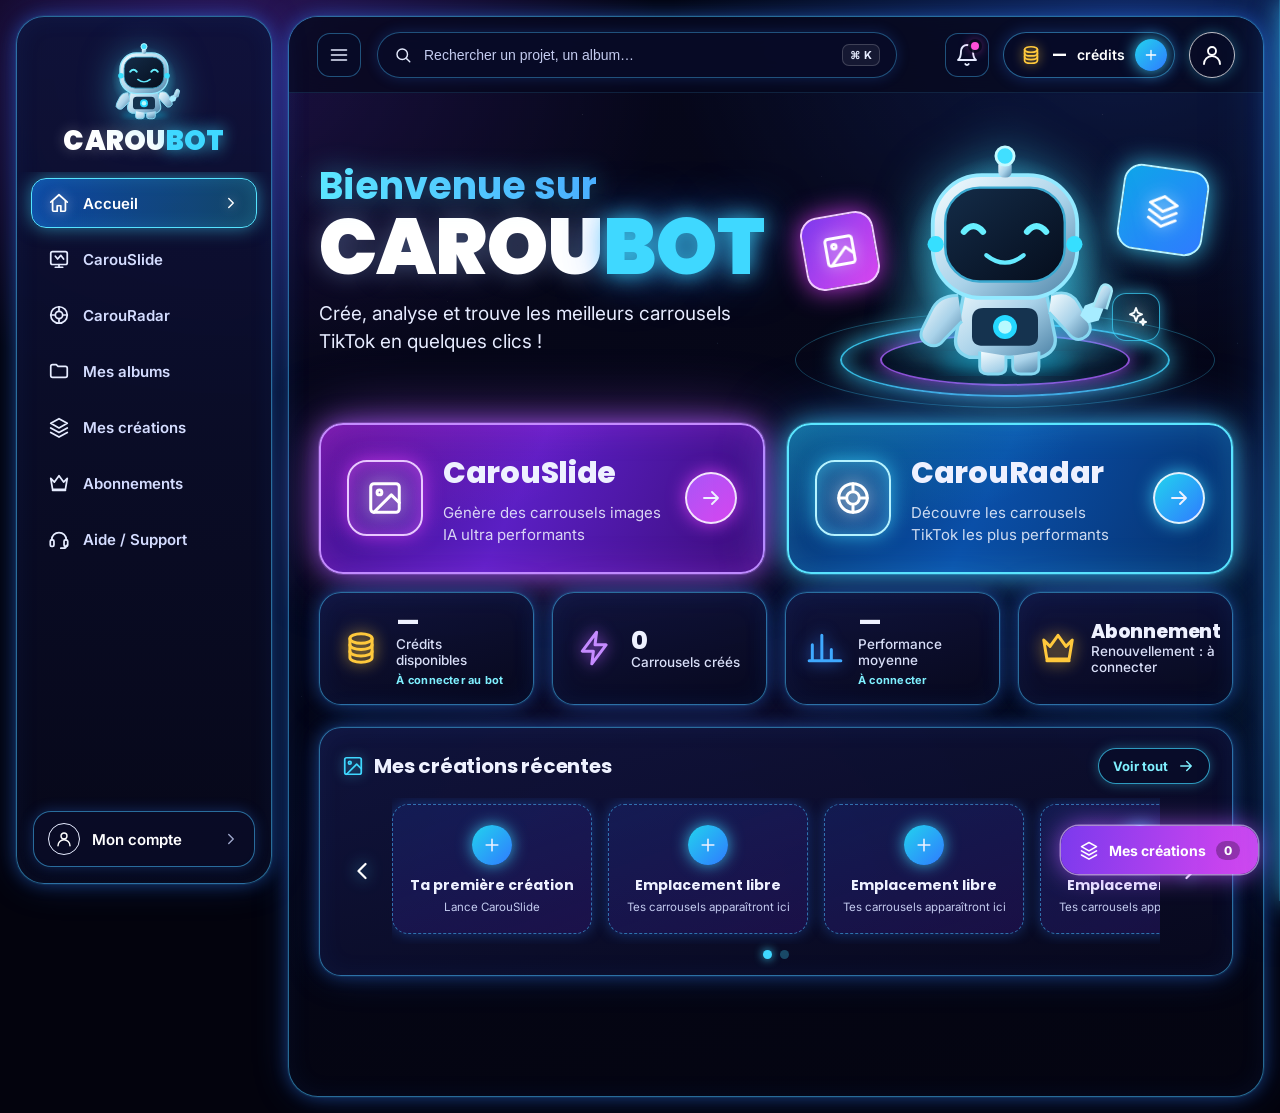
==== commit 6e386020: "CarouBot WebApp : thème néon fidèle à la maquette - Nouveau thème theme-neon.css chargé sur toutes l" ====
--- a/webapp/index.html
+++ b/webapp/index.html
@@ -3,11 +3,12 @@
 <head>
 <meta charset="utf-8"/>
 <meta name="viewport" content="width=device-width, initial-scale=1, viewport-fit=cover"/>
-<title>CAROUBOT — Accueil</title>
+<title>CAROUBOT</title>
 <link rel="preconnect" href="https://fonts.googleapis.com">
 <link href="https://fonts.googleapis.com/css2?family=Inter:wght@400;500;600;700;800&display=swap" rel="stylesheet">
 <link rel="stylesheet" href="assets/css/design-system.css"/>
 <link rel="stylesheet" href="assets/css/app.css"/>
+<link rel="stylesheet" href="assets/css/theme-neon.css"/>
 <link rel="stylesheet" href="assets/css/mascot.css"/>
 </head>
 <body>
@@ -24,120 +25,117 @@
   const I = window.ICON;
   const el = window.CAROUBOT_SHELL.pageEl;
   const creations = window.CAROUBOT_STORE.getCreations();
-  const nbCreations = creations.length;
-  const nbDone = creations.filter(c => c.status === "done").length;
+  const nb = creations.length;
 
   el.innerHTML = `
-    <div class="page-head" style="display:flex;align-items:center;justify-content:space-between;gap:20px;flex-wrap:wrap">
-      <div>
-        <h1 class="page-title">Bonjour 👋 <span class="gradient-text">bienvenue sur CAROUBOT</span></h1>
-        <p class="page-subtitle">Créez et analysez vos carrousels TikTok depuis un seul studio.</p>
+    <!-- Bandeau d'accueil -->
+    <section class="welcome-hero">
+      <div class="wh-copy">
+        <div class="wh-kicker">Bienvenue sur</div>
+        <h1 class="wh-title">CAROU<span>BOT</span></h1>
+        <p class="wh-sub">Crée, analyse et trouve les meilleurs carrousels TikTok en quelques clics !</p>
+        <p class="wh-sub-mobile">Crée, Analyse, Performe</p>
       </div>
-      ${window.CAROUBOT_MASCOT.inline(96)}
-    </div>
+      <div class="wh-stage" aria-hidden="true">
+        <div class="wh-ring r1"></div><div class="wh-ring r2"></div><div class="wh-ring r3"></div>
+        <div class="wh-beam"></div>
+        <div class="wh-float f1">${I.image}</div>
+        <div class="wh-float f2">${I.layers}</div>
+        <div class="wh-float f3">${I.sparkles}</div>
+        <img class="wh-robot" src="assets/img/caroubot-mascot.svg" alt="">
+      </div>
+    </section>
 
     <!-- Deux grandes cartes -->
-    <div class="grid grid-2" style="margin-bottom:22px">
-      <a href="carouslide.html" class="card card-hover card-glow hero-card hero-violet">
-        <div class="hero-ico">${I.slide}</div>
+    <div class="grid grid-2 hero-row">
+      <a href="carouslide.html" class="card hero-card hero-violet">
+        <div class="hero-ico">${I.image}</div>
         <div class="hero-txt">
-          <span class="badge badge-violet">Studio de génération</span>
           <h2>CarouSlide</h2>
-          <p class="text-muted">Importez vos slides ou un lien TikTok, choisissez vos variations et générez vos carrousels.</p>
+          <p>Génère des carrousels images IA ultra performants</p>
+          <span class="hero-short">Générer un carrousel IA</span>
         </div>
         <span class="hero-go">${I.arrowRight}</span>
       </a>
-      <a href="carouradar.html" class="card card-hover card-glow hero-card hero-cyan">
+      <a href="carouradar.html" class="card hero-card hero-cyan">
         <div class="hero-ico">${I.radar}</div>
         <div class="hero-txt">
-          <span class="badge badge-cyan">Veille & tendances</span>
           <h2>CarouRadar</h2>
-          <p class="text-muted">Repérez les carrousels TikTok les plus performants et envoyez-les vers CarouSlide.</p>
+          <p>Découvre les carrousels TikTok les plus performants</p>
+          <span class="hero-short">Découvrir les tops TikTok</span>
         </div>
         <span class="hero-go">${I.arrowRight}</span>
       </a>
     </div>
 
-    <!-- Stat tiles (valeurs réelles / placeholders honnêtes) -->
-    <div class="grid grid-4 stat-row" style="margin-bottom:22px">
+    <!-- Stat tiles : valeurs réelles ou "à connecter", jamais inventées -->
+    <div class="grid grid-4 stat-row">
       <div class="card stat-card">
-        <div class="stat-ico amber">${I.coin}</div>
-        <div><div class="stat-val mono">—</div><div class="stat-label">Crédits disponibles</div></div>
-        <span class="stat-flag" title="En attente de connexion au backend">${I.alert}</span>
+        <div class="stat-ico amber">${I.coins}</div>
+        <div><div class="stat-val mono">—</div><div class="stat-label">Crédits disponibles</div><span class="stat-soon">À connecter au bot</span></div>
       </div>
       <div class="card stat-card">
         <div class="stat-ico violet">${I.bolt}</div>
-        <div><div class="stat-val mono">${nbCreations}</div><div class="stat-label">Carrousels créés</div></div>
+        <div><div class="stat-val mono">${nb}</div><div class="stat-label">Carrousels créés</div></div>
       </div>
       <div class="card stat-card">
         <div class="stat-ico cyan">${I.chart}</div>
-        <div><div class="stat-val mono">—</div><div class="stat-label">Performance moyenne</div></div>
-        <span class="stat-flag" title="En attente de connexion au backend">${I.alert}</span>
+        <div><div class="stat-val mono">—</div><div class="stat-label">Performance moyenne</div><span class="stat-soon">À connecter</span></div>
       </div>
       <div class="card stat-card">
         <div class="stat-ico gold">${I.crown}</div>
-        <div><div class="stat-val" style="font-size:19px">Abonnement</div><div class="stat-label">— (en attente backend)</div></div>
+        <div><div class="stat-val" style="font-size:19px">Abonnement</div><div class="stat-label">Renouvellement : à connecter</div></div>
       </div>
     </div>
 
-    <!-- Accès rapide -->
-    <div class="section-head"><h2 class="section-title">${I.bolt} Accès rapide</h2></div>
-    <div class="grid grid-4" style="margin-bottom:26px">
-      ${quick("carouslide.html", I.upload, "Nouvelle génération", "Importer des slides")}
-      ${quick("carouradar.html", I.trending, "Explorer les tendances", "CarouRadar France")}
-      ${quick("albums.html", I.folder, "Mes albums", "Organiser mes carrousels")}
-      ${quick("compte.html", I.cart, "Recharger des crédits", "Packs & abonnements")}
-    </div>
-
     <!-- Mes créations récentes -->
-    <div class="section-head">
-      <h2 class="section-title">${I.layers} Mes créations récentes</h2>
-      <div style="display:flex;gap:8px;align-items:center">
-        <button class="icon-btn" id="carPrev" aria-label="Précédent">${I.chevL}</button>
-        <button class="icon-btn" id="carNext" aria-label="Suivant">${I.chevR}</button>
-        <a href="creations.html" class="btn btn-ghost btn-sm">Voir tout ${I.arrowRight}</a>
+    <section class="card recent-panel">
+      <div class="section-head">
+        <h2 class="section-title">${I.image} Mes créations récentes</h2>
+        <a href="creations.html" class="btn btn-ghost btn-sm see-all">Voir tout ${I.arrowRight}</a>
       </div>
-    </div>
-    <div id="homeCreations"></div>
+      <div class="recent-wrap">
+        <button class="rc-arrow left" id="carPrev" aria-label="Précédent">${I.chevL}</button>
+        <div id="homeCreations" class="hcarousel"></div>
+        <button class="rc-arrow right" id="carNext" aria-label="Suivant">${I.chevR}</button>
+      </div>
+      <div class="rc-dots" id="rcDots"></div>
+    </section>
   `;
 
-  function quick(href, icon, title, sub) {
-    return `<a href="${href}" class="card card-hover quick-card">
-      <div class="quick-ico">${icon}</div>
-      <div><div class="quick-title">${title}</div><div class="quick-sub">${sub}</div></div>
-    </a>`;
+  const wrap = document.getElementById("homeCreations");
+  if (!nb) {
+    // Emplacements vides stylés (aucune création fictive)
+    wrap.innerHTML = [1,2,3,4].map(i => `
+      <a class="rc-card rc-empty" href="carouslide.html">
+        <span class="rc-plus">${I.plus}</span>
+        <strong>${i===1 ? "Ta première création" : "Emplacement libre"}</strong>
+        <small>${i===1 ? "Lance CarouSlide" : "Tes carrousels apparaîtront ici"}</small>
+      </a>`).join("");
+  } else {
+    wrap.innerHTML = creations.slice(0, 12).map(c => `
+      <a class="rc-card" href="creations.html">
+        <div class="rc-thumb">${I.slide}</div>
+        <strong class="rc-title">${c.title}</strong>
+        <span class="rc-meta">${I.image} ${c.slides} slides</span>
+        ${c.status === "pending_backend" ? `<span class="badge badge-warning rc-state">En attente</span>`
+          : c.status === "running" ? `<span class="badge badge-cyan rc-state">${c.progress}%</span>`
+          : `<span class="badge badge-success rc-state">Terminé</span>`}
+      </a>`).join("");
   }
 
-  const wrap = document.getElementById("homeCreations");
-  const prev = document.getElementById("carPrev");
-  const next = document.getElementById("carNext");
-  if (!nbCreations) {
-    prev.style.display = next.style.display = "none";
-    wrap.innerHTML = `<div class="empty">${I.layers}
-      <h4>Vous n'avez pas encore de création</h4>
-      <p class="section-sub">Lancez votre première génération depuis CarouSlide. Vos carrousels générés apparaîtront ici (aucun exemple fictif n'est affiché).</p>
-      <a class="btn btn-primary" href="carouslide.html" style="margin-top:14px">${I.slide} Ouvrir CarouSlide</a>
-    </div>`;
-  } else {
-    wrap.className = "hcarousel";
-    wrap.innerHTML = creations.slice(0, 12).map(c => `
-      <a class="card card-hover hcard" href="creations.html">
-        <div class="hcard-thumb">${I.slide}
-          ${c.status === "pending_backend"
-            ? `<span class="badge badge-warning hcard-badge"><span class="dot"></span>En attente</span>`
-            : c.status === "running"
-            ? `<span class="badge badge-cyan hcard-badge"><span class="dot"></span>${c.progress}%</span>`
-            : `<span class="badge badge-success hcard-badge"><span class="dot"></span>Terminé</span>`}
-        </div>
-        <div class="hcard-body">
-          <div class="hcard-title">${c.title}</div>
-          <div class="section-sub">${I.image} ${c.slides} slides · ${c.images} images · ${c.lang.toUpperCase()}</div>
-        </div>
-      </a>`).join("");
-    const step = () => (wrap.querySelector(".hcard")?.offsetWidth || 260) + 16;
-    prev.addEventListener("click", () => wrap.scrollBy({ left: -step() * 2, behavior: "smooth" }));
-    next.addEventListener("click", () => wrap.scrollBy({ left: step() * 2, behavior: "smooth" }));
+  // Défilement + points de pagination
+  const dots = document.getElementById("rcDots");
+  const pages = () => Math.max(1, Math.ceil(wrap.scrollWidth / wrap.clientWidth));
+  function drawDots() {
+    const n = pages(), cur = Math.round(wrap.scrollLeft / Math.max(1, wrap.clientWidth));
+    dots.innerHTML = n > 1 ? Array.from({length:n}, (_, i) => `<span class="${i===cur?'on':''}"></span>`).join("") : `<span class="on"></span>`;
   }
+  document.getElementById("carPrev").addEventListener("click", () => wrap.scrollBy({ left: -wrap.clientWidth, behavior: "smooth" }));
+  document.getElementById("carNext").addEventListener("click", () => wrap.scrollBy({ left: wrap.clientWidth, behavior: "smooth" }));
+  wrap.addEventListener("scroll", () => requestAnimationFrame(drawDots));
+  window.addEventListener("resize", drawDots);
+  drawDots();
 })();
 </script>
 </body>
--- a/webapp/assets/css/app.css
+++ b/webapp/assets/css/app.css
@@ -458,3 +458,33 @@
 .faq-item[open] summary::after { content:"−"; }
 .faq-item[open] summary { border-bottom:1px solid var(--border); color:var(--cyan-bright); }
 .faq-item p { padding:14px 16px; color:var(--text-muted); font-size:14px; line-height:1.6; }
+
+/* Pills de langue (CarouSlide) — style du produit réel */
+.lang-pills { display:grid; grid-template-columns:repeat(2,minmax(0,1fr)); gap:9px; }
+.lang-pill {
+  display:flex; align-items:center; gap:9px; text-align:left; min-width:0;
+  background:var(--bg-750); color:var(--text-muted);
+  border:1px solid var(--border); border-radius:13px; padding:12px;
+  font-weight:600; font-size:13px; transition:background var(--t-fast),border-color var(--t-fast),color var(--t-fast);
+}
+.lang-pill:hover { border-color:var(--border-strong); color:var(--text); }
+.lang-pill.selected { background:var(--cyan-soft); border-color:var(--border-cyan); color:#fff; box-shadow:inset 0 0 0 1px rgba(69,229,255,.3); }
+.lang-flag { font-size:19px; line-height:1; }
+.lang-check { margin-left:auto; color:var(--cyan-bright); display:none; }
+.lang-check svg { width:15px; height:15px; }
+.lang-pill.selected .lang-check { display:block; }
+.lang-pill:last-child:nth-child(odd) { grid-column:1/-1; }
+/* stepper disabled */
+.stepper button:disabled { opacity:.3; cursor:not-allowed; }
+
+/* Albums locaux : mosaïque de couverture + sélection */
+.album-card { padding:12px; }
+.album-card.picked { border-color:var(--border-cyan); box-shadow:var(--glow-cyan); }
+.album-cover-mosaic { position:relative; display:grid; grid-template-columns:repeat(2,1fr); gap:3px; aspect-ratio:1/1; overflow:hidden; border-radius:12px; background:var(--bg-750); cursor:pointer; }
+.album-cover-mosaic img { width:100%; height:100%; object-fit:cover; }
+.album-check { position:absolute; right:8px; top:8px; width:28px; height:28px; border-radius:50%; background:rgba(5,6,15,.78); border:1px solid var(--border-strong); display:flex; align-items:center; justify-content:center; }
+.album-check.on { background:var(--grad-cyan); border:none; }
+.album-check svg { width:16px; height:16px; color:#04121a; }
+.album-card .album-body { padding:12px 4px 4px; }
+.import-label { cursor:pointer; }
+@media (max-width:560px){ #albumGrid.grid-4{ grid-template-columns:repeat(2,1fr);} }
--- a/webapp/assets/css/theme-neon.css
+++ b/webapp/assets/css/theme-neon.css
@@ -0,0 +1,414 @@
+/* ==========================================================================
+   CAROUBOT — Thème néon "maquette"
+   Couche visuelle appliquée par-dessus design-system.css + app.css :
+   panneaux encadrés de néon, nébuleuse, cartes saturées, typo display.
+   ========================================================================== */
+@import url("https://fonts.googleapis.com/css2?family=Poppins:wght@500;600;700;800;900&display=swap");
+
+:root {
+  --font-display: "Poppins", "Inter", system-ui, sans-serif;
+  --neon-c: #3fd8ff;          /* cyan néon */
+  --neon-b: #2f7bff;          /* bleu électrique */
+  --neon-v: #b45cff;          /* violet néon */
+  --neon-m: #e040fb;          /* magenta */
+  --gold: #ffc93c;
+  --panel-bg: linear-gradient(165deg, rgba(18,22,66,.88) 0%, rgba(8,9,30,.92) 100%);
+  --neon-border: 1.5px solid rgba(70,190,255,.55);
+  --neon-glow: 0 0 0 1px rgba(63,216,255,.08), 0 0 16px rgba(47,123,255,.35), 0 0 40px -8px rgba(47,123,255,.35), inset 0 0 26px rgba(47,123,255,.07);
+  --neon-glow-strong: 0 0 0 1px rgba(63,216,255,.2), 0 0 22px rgba(63,216,255,.55), 0 0 60px -6px rgba(47,123,255,.55), inset 0 0 30px rgba(63,216,255,.1);
+  --sidebar-w: 256px;
+  --frame-gap: 16px;
+}
+
+/* ---------- Fond : nébuleuse + poussière d'étoiles ---------- */
+body { background: #03030d; }
+body::before {
+  background:
+    radial-gradient(700px 520px at 18% 8%, rgba(124,58,237,.38), transparent 62%),
+    radial-gradient(760px 560px at 88% 4%, rgba(37,99,235,.40), transparent 60%),
+    radial-gradient(640px 520px at 52% 100%, rgba(192,38,211,.26), transparent 62%),
+    radial-gradient(520px 420px at 100% 70%, rgba(14,165,233,.22), transparent 60%),
+    #03030d;
+}
+body::after {
+  content:""; position:fixed; inset:0; z-index:-1; pointer-events:none; opacity:.55;
+  background-image:
+    radial-gradient(1px 1px at 12% 22%, #fff8, transparent 60%),
+    radial-gradient(1px 1px at 74% 14%, #fff7, transparent 60%),
+    radial-gradient(1.4px 1.4px at 38% 66%, #9be8ff99, transparent 60%),
+    radial-gradient(1px 1px at 86% 58%, #fff6, transparent 60%),
+    radial-gradient(1.2px 1.2px at 58% 34%, #d8b4fe88, transparent 60%),
+    radial-gradient(1px 1px at 24% 88%, #fff5, transparent 60%);
+  background-size: 520px 520px;
+}
+
+/* ---------- Typo ---------- */
+.page-title, .section-title, h1, h2, h3, .brand-name, .stat-val, .hero-txt h2, .plan-price, .recap-total .v {
+  font-family: var(--font-display);
+  letter-spacing: -.01em;
+}
+.page-title { font-size: 30px; font-weight: 800; }
+.page-title > svg { color: var(--neon-c); filter: drop-shadow(0 0 8px rgba(63,216,255,.7)); }
+.section-title { font-weight: 700; }
+.section-title > svg { color: var(--neon-c); filter: drop-shadow(0 0 6px rgba(63,216,255,.6)); }
+
+/* ==========================================================================
+   SHELL : sidebar flottante + zone principale encadrée
+   ========================================================================== */
+.sidebar {
+  top: var(--frame-gap); left: var(--frame-gap); bottom: var(--frame-gap);
+  width: var(--sidebar-w);
+  border-radius: 28px;
+  background: linear-gradient(180deg, rgba(14,18,56,.92), rgba(7,8,26,.95));
+  border: var(--neon-border);
+  box-shadow: var(--neon-glow);
+  overflow: hidden;
+}
+.sidebar-brand {
+  flex-direction: column; gap: 4px; height: auto;
+  padding: 22px 16px 18px; text-align: center;
+}
+.brand-logo {
+  width: 84px; height: 84px; background: none; border: none; box-shadow: none; border-radius: 0;
+  filter: drop-shadow(0 6px 18px rgba(63,216,255,.55));
+}
+.brand-logo img, .brand-logo svg { width: 84px !important; height: 84px !important; }
+.brand-name { font-size: 27px; font-weight: 900; letter-spacing: .01em; }
+.brand-name .bn-bot { color: var(--neon-c); text-shadow: 0 0 16px rgba(63,216,255,.85); }
+.brand-name .bn-carou { text-shadow: 0 0 14px rgba(255,255,255,.25); }
+.nav-group-label { display: none; }
+
+.sidebar-nav { padding: 6px 14px; gap: 6px; }
+.nav-item {
+  padding: 13px 16px; border-radius: 15px; border: 1.5px solid transparent;
+  color: #d4dcff; font-size: 15px; font-weight: 600;
+}
+.nav-item svg { width: 22px; height: 22px; color: #e6ecff; }
+.nav-item:hover { background: rgba(63,216,255,.07); border-color: rgba(63,216,255,.2); }
+.nav-item.active {
+  background: linear-gradient(95deg, rgba(14,116,255,.55), rgba(34,211,238,.28));
+  border: 1.5px solid #55e4ff;
+  box-shadow: 0 0 18px rgba(63,216,255,.55), inset 0 0 18px rgba(63,216,255,.18);
+  color: #fff;
+}
+.nav-item.active svg { color: #fff; filter: drop-shadow(0 0 6px rgba(255,255,255,.6)); }
+.nav-item.active::before { display: none; }
+.nav-chev { margin-left: auto; display: flex; font-style: normal; }
+.nav-chev svg { width: 18px !important; height: 18px !important; }
+
+.sidebar-foot { border-top: none; padding: 16px; }
+.account-pill {
+  display: flex; align-items: center; gap: 12px;
+  padding: 11px 14px; border-radius: 18px;
+  border: var(--neon-border); background: rgba(10,14,44,.7);
+  box-shadow: 0 0 14px rgba(47,123,255,.3);
+  font-weight: 600; font-size: 15px; color: #fff;
+  transition: box-shadow var(--t), border-color var(--t);
+}
+.account-pill:hover { box-shadow: var(--neon-glow-strong); border-color: #55e4ff; }
+.account-ico { width: 32px; height: 32px; border-radius: 50%; border: 1.5px solid #e6ecff; display: flex; align-items: center; justify-content: center; }
+.account-ico svg { width: 18px; height: 18px; }
+.account-pill .nav-chev svg { color: var(--text-muted); }
+
+/* Sidebar repliée */
+.app.sidebar-collapsed .sidebar { width: 92px; }
+.app.sidebar-collapsed .brand-logo, .app.sidebar-collapsed .brand-logo img { width: 54px !important; height: 54px !important; }
+.app.sidebar-collapsed .nav-chev, .app.sidebar-collapsed .account-pill .credits-text { display: none; }
+.app.sidebar-collapsed .account-pill { justify-content: center; padding: 10px; }
+
+/* Zone principale encadrée */
+.main {
+  margin: var(--frame-gap) var(--frame-gap) var(--frame-gap) calc(var(--sidebar-w) + var(--frame-gap) * 2);
+  min-height: calc(100vh - var(--frame-gap) * 2);
+  border-radius: 30px;
+  border: var(--neon-border);
+  box-shadow: var(--neon-glow);
+  background: linear-gradient(170deg, rgba(10,12,40,.55), rgba(5,6,20,.6));
+}
+.app.sidebar-collapsed .main { margin-left: calc(92px + var(--frame-gap) * 2); }
+
+/* ---------- Topbar ---------- */
+.topbar {
+  top: var(--frame-gap);
+  border-radius: 29px 29px 0 0;
+  background: rgba(7,9,30,.72);
+  border-bottom: 1px solid rgba(70,190,255,.14);
+  padding: 0 28px; height: 76px;
+}
+.topbar-toggle { border-radius: 13px; }
+.topbar-brand { display: none; align-items: center; gap: 6px; font-family: var(--font-display); font-weight: 900; font-size: 18px; }
+.topbar-brand .bn-bot { color: var(--neon-c); text-shadow: 0 0 12px rgba(63,216,255,.8); }
+.topbar-search {
+  height: 46px; max-width: 520px;
+  border: 1.5px solid rgba(70,190,255,.4);
+  background: rgba(8,12,40,.8);
+  box-shadow: 0 0 14px rgba(47,123,255,.22);
+}
+.topbar-search svg { color: #e6ecff; }
+.topbar-search input::placeholder { color: #c3cbef; }
+.kbd { background: rgba(255,255,255,.06); border-color: rgba(255,255,255,.18); color: #e6ecff; }
+.topbar-right { gap: 14px; }
+.bell-btn { background: transparent; border: none; color: #fff; }
+.bell-btn svg { width: 24px; height: 24px; }
+.bell-btn .ping { top: 8px; right: 9px; background: #ff4fd8; box-shadow: 0 0 0 3px rgba(7,9,30,.9), 0 0 12px #ff4fd8; }
+.credits-chip {
+  height: 46px; padding: 0 7px 0 16px; gap: 10px;
+  background: rgba(8,12,40,.85);
+  border: 1.5px solid rgba(70,190,255,.5);
+  box-shadow: 0 0 16px rgba(47,123,255,.3);
+  font-family: var(--font-display); font-size: 16px; font-weight: 700;
+}
+.credits-chip .coins { display: flex; color: var(--gold); filter: drop-shadow(0 0 6px rgba(255,201,60,.7)); }
+.credits-chip .coins svg { width: 22px; height: 22px; }
+.credits-chip-label { font-family: var(--font); font-weight: 600; font-size: 14px; }
+.credits-add { width: 32px; height: 32px; background: linear-gradient(135deg,#22d3ee,#2f7bff); color: #fff; box-shadow: 0 0 16px rgba(63,216,255,.9); }
+.avatar-btn {
+  width: 46px; height: 46px; border-radius: 50%;
+  border: 1.5px solid rgba(255,255,255,.75); color: #fff;
+  display: flex; align-items: center; justify-content: center;
+  box-shadow: 0 0 14px rgba(63,216,255,.35);
+}
+.avatar-btn svg { width: 24px; height: 24px; }
+.avatar-btn:hover { border-color: var(--neon-c); box-shadow: var(--neon-glow-strong); }
+
+.page { padding: 28px 30px 120px; max-width: 1400px; }
+
+/* ==========================================================================
+   COMPOSANTS
+   ========================================================================== */
+.card {
+  background: var(--panel-bg);
+  border: var(--neon-border);
+  box-shadow: var(--neon-glow);
+  border-radius: 22px;
+}
+.card-hover:hover { border-color: #5be6ff; box-shadow: var(--neon-glow-strong); }
+.card-glow::after { display: none; }
+
+/* Boutons plus saturés */
+.btn { border-radius: 14px; font-weight: 700; }
+.btn-primary { background: linear-gradient(100deg, #2f7bff 0%, #8b5cf6 55%, #d946ef 100%); box-shadow: 0 0 22px rgba(139,92,246,.55), 0 8px 24px -8px rgba(47,123,255,.7); }
+.btn-cyan { background: linear-gradient(100deg, #22d3ee, #2f9bff); color: #fff; box-shadow: 0 0 20px rgba(63,216,255,.6); }
+.btn-violet { background: linear-gradient(100deg, #7c3aed, #c026d3); box-shadow: 0 0 22px rgba(180,92,255,.6); }
+.btn-ghost { border: 1.5px solid rgba(70,190,255,.45); background: rgba(8,12,40,.6); color: #e6f6ff; }
+.btn-ghost:hover { border-color: #5be6ff; box-shadow: 0 0 16px rgba(63,216,255,.45); background: rgba(63,216,255,.08); }
+.icon-btn { border: 1.5px solid rgba(70,190,255,.4); background: rgba(8,12,40,.7); color: #e6ecff; }
+.icon-btn:hover { border-color: #5be6ff; box-shadow: 0 0 14px rgba(63,216,255,.5); }
+
+.badge-cyan { color: #7ff0ff; border-color: rgba(63,216,255,.6); background: rgba(63,216,255,.12); box-shadow: 0 0 10px rgba(63,216,255,.25); }
+.badge-violet { color: #e2c4ff; border-color: rgba(180,92,255,.6); background: rgba(180,92,255,.14); box-shadow: 0 0 10px rgba(180,92,255,.25); }
+
+.field, .seg, .stepper, .lang-pill, .dropzone { border-color: rgba(70,190,255,.3); }
+.field:focus { border-color: var(--neon-c); box-shadow: 0 0 0 3px rgba(63,216,255,.15), 0 0 16px rgba(63,216,255,.35); }
+.seg button.active { background: linear-gradient(95deg, rgba(14,116,255,.6), rgba(34,211,238,.35)); color: #fff; box-shadow: 0 0 0 1.5px #55e4ff, 0 0 14px rgba(63,216,255,.5); }
+.dropzone { border: 2px dashed rgba(63,216,255,.55); background: rgba(63,216,255,.04); }
+.dropzone svg { filter: drop-shadow(0 0 10px rgba(63,216,255,.8)); }
+.lang-pill.selected { border-color: #55e4ff; box-shadow: 0 0 14px rgba(63,216,255,.45); background: rgba(63,216,255,.12); }
+.stepper button { background: rgba(63,216,255,.1); border: 1.5px solid rgba(63,216,255,.4); color: #7ff0ff; }
+.step.active .step-no { background: linear-gradient(135deg,#22d3ee,#2f7bff); color: #fff; box-shadow: 0 0 16px rgba(63,216,255,.9); }
+.step-line { background: linear-gradient(90deg, #3fd8ff, rgba(63,216,255,.1)); height: 2px; box-shadow: 0 0 8px rgba(63,216,255,.6); }
+
+.empty { border: 1.5px dashed rgba(70,190,255,.35); background: rgba(8,12,40,.45); }
+.empty svg { color: var(--neon-c); opacity: .8; filter: drop-shadow(0 0 10px rgba(63,216,255,.6)); }
+
+/* ---------- Grandes cartes CarouSlide / CarouRadar ---------- */
+.hero-card { padding: 26px 26px; border-radius: 24px; min-height: 150px; }
+.hero-violet {
+  background:
+    radial-gradient(120% 140% at 0% 0%, rgba(192,38,211,.35), transparent 55%),
+    linear-gradient(115deg, #3a0f86 0%, #5b1fc4 45%, #3b0d7a 100%);
+  border: 2px solid #c58bff;
+  box-shadow: 0 0 0 1px rgba(197,139,255,.25), 0 0 26px rgba(180,92,255,.7), 0 0 70px -10px rgba(180,92,255,.7), inset 0 0 34px rgba(224,64,251,.25);
+}
+.hero-cyan {
+  background:
+    radial-gradient(120% 140% at 0% 0%, rgba(34,211,238,.3), transparent 55%),
+    linear-gradient(115deg, #06306b 0%, #0a4fa8 45%, #06306b 100%);
+  border: 2px solid #5be6ff;
+  box-shadow: 0 0 0 1px rgba(91,230,255,.25), 0 0 26px rgba(63,216,255,.7), 0 0 70px -10px rgba(47,123,255,.7), inset 0 0 34px rgba(63,216,255,.22);
+}
+.hero-violet:hover { box-shadow: 0 0 0 1px rgba(197,139,255,.4), 0 0 34px rgba(180,92,255,.9), 0 0 90px -10px rgba(180,92,255,.8), inset 0 0 34px rgba(224,64,251,.3); }
+.hero-cyan:hover { box-shadow: 0 0 0 1px rgba(91,230,255,.4), 0 0 34px rgba(63,216,255,.9), 0 0 90px -10px rgba(47,123,255,.8), inset 0 0 34px rgba(63,216,255,.28); }
+.hero-card .hero-ico { width: 76px; height: 76px; border-radius: 20px; background: rgba(255,255,255,.08) !important; border: 2px solid rgba(255,255,255,.7); }
+.hero-violet .hero-ico { box-shadow: 0 0 20px rgba(224,64,251,.7), inset 0 0 18px rgba(224,64,251,.45); border-color: #e9c8ff; }
+.hero-cyan .hero-ico { box-shadow: 0 0 20px rgba(63,216,255,.7), inset 0 0 18px rgba(63,216,255,.45); border-color: #b5f3ff; }
+.hero-card .hero-ico svg { width: 38px; height: 38px; filter: drop-shadow(0 0 8px rgba(255,255,255,.7)); }
+.hero-txt h2 { font-size: 30px; font-weight: 800; margin: 0 0 6px; }
+.hero-txt p { color: rgba(240,244,255,.86) !important; font-size: 15px; line-height: 1.45; }
+.hero-txt .badge { display: none; }
+.hero-go { width: 52px; height: 52px; background: rgba(255,255,255,.06); border: 2px solid rgba(255,255,255,.85); }
+.hero-violet .hero-go { box-shadow: 0 0 18px rgba(224,64,251,.8); background: linear-gradient(135deg,#a855f7,#d946ef); }
+.hero-cyan .hero-go { box-shadow: 0 0 18px rgba(63,216,255,.8); background: linear-gradient(135deg,#22d3ee,#2f7bff); }
+.hero-go svg { width: 24px; height: 24px; }
+.hero-short { display: none; }
+
+/* ---------- Stat tiles ---------- */
+.stat-card { padding: 16px 20px; gap: 14px; min-height: 86px; }
+.stat-card .stat-ico { width: 44px; height: 44px; background: none !important; margin: 0; }
+.stat-card .stat-ico svg { width: 38px; height: 38px; }
+.stat-ico.amber svg { color: var(--gold); filter: drop-shadow(0 0 8px rgba(255,201,60,.8)); }
+.stat-ico.violet svg { color: #c58bff; filter: drop-shadow(0 0 8px rgba(180,92,255,.9)); }
+.stat-ico.cyan svg { color: #3fa9ff; filter: drop-shadow(0 0 8px rgba(47,123,255,.9)); }
+.stat-ico.gold svg { color: var(--gold); filter: drop-shadow(0 0 8px rgba(255,201,60,.8)); }
+.stat-card .stat-val { font-size: 25px; font-weight: 800; line-height: 1.1; }
+.stat-card .stat-label { color: #d8def7; font-size: 13.5px; font-weight: 500; }
+.stat-soon { display: inline-block; margin-top: 3px; font-size: 11px; font-weight: 700; color: #7ff0ff; letter-spacing: .02em; }
+
+/* ---------- FAB + drawer ---------- */
+.fab-creations { background: linear-gradient(100deg,#7c3aed,#d946ef); box-shadow: 0 0 0 1.5px rgba(233,200,255,.6), 0 0 26px rgba(180,92,255,.8); border-radius: 18px; }
+.drawer { border-left: var(--neon-border); box-shadow: var(--neon-glow-strong); }
+.creation-row { border: var(--neon-border); }
+
+/* ---------- Bottom nav mobile ---------- */
+@media (max-width: 960px) {
+  :root { --frame-gap: 0px; }
+  .sidebar { top: 10px; left: 10px; bottom: 10px; transform: translateX(calc(-100% - 24px)); }
+  .app.drawer-open-sidebar .sidebar { transform: none; }
+  .main { margin: 0 !important; border: none; border-radius: 0; box-shadow: none; background: transparent; min-height: 100vh; }
+  .topbar { top: 0; border-radius: 0; padding: 0 14px; height: 64px; }
+  .topbar-brand { display: flex; }
+  .topbar-search { display: none; }
+  .topbar-right { gap: 8px; }
+  .credits-chip { height: 40px; font-size: 14px; padding: 0 5px 0 11px; }
+  .credits-chip .credits-chip-label { display: none; }
+  .credits-add { width: 28px; height: 28px; }
+  .avatar-btn, .icon-btn { width: 40px; height: 40px; }
+  .page { padding: 18px 14px 110px; }
+
+  .bottom-nav {
+    left: 10px; right: 10px; bottom: calc(10px + env(safe-area-inset-bottom, 0px));
+    padding-bottom: 0; height: 70px; border-radius: 24px;
+    background: rgba(8,10,34,.92);
+    border: var(--neon-border); box-shadow: var(--neon-glow);
+  }
+  .bn-item { color: #c9d1f5; font-size: 11px; }
+  .bn-item.active { color: #fff; }
+  .bn-item.active:not(.bn-center) svg { color: var(--neon-c); filter: drop-shadow(0 0 8px rgba(63,216,255,.9)); }
+  .bn-center .bn-fab {
+    width: 60px; height: 60px; margin-top: -30px;
+    background: linear-gradient(135deg,#22d3ee,#2f7bff 55%,#8b5cf6);
+    box-shadow: 0 0 0 5px #05061a, 0 0 24px rgba(63,216,255,.9);
+  }
+  .fab-creations { bottom: calc(96px + env(safe-area-inset-bottom,0px)); }
+}
+
+/* ==========================================================================
+   ACCUEIL : bandeau, cartes, créations récentes
+   ========================================================================== */
+.welcome-hero { position: relative; display: grid; grid-template-columns: 1fr 1fr; align-items: center; min-height: 270px; margin: -6px 0 18px; }
+.wh-kicker { font-family: var(--font-display); font-size: 38px; font-weight: 700; line-height: 1.1;
+  background: linear-gradient(90deg,#5be6ff,#3f8bff); -webkit-background-clip: text; background-clip: text; color: transparent;
+  filter: drop-shadow(0 0 14px rgba(63,216,255,.45)); }
+.wh-title { font-family: var(--font-display); font-size: 78px; font-weight: 900; line-height: 1; letter-spacing: -.01em; margin: 2px 0 14px;
+  color: #fff; text-shadow: 0 0 24px rgba(160,200,255,.35); }
+.wh-title span { color: var(--neon-c); text-shadow: 0 0 22px rgba(63,216,255,.9), 0 0 50px rgba(47,123,255,.6); }
+.wh-sub { font-size: 19px; line-height: 1.45; color: #e6ebff; max-width: 470px; }
+.wh-sub-mobile { display: none; }
+
+.wh-stage { position: relative; height: 290px; display: flex; align-items: center; justify-content: center; }
+.wh-robot { position: relative; z-index: 3; width: 240px; height: 255px; object-fit: contain;
+  filter: drop-shadow(0 0 26px rgba(63,216,255,.55)); animation: whFloat 5s ease-in-out infinite; }
+@keyframes whFloat { 50% { transform: translateY(-10px); } }
+.wh-ring { position: absolute; left: 50%; bottom: 8px; transform: translateX(-50%); border-radius: 50%; }
+.wh-ring.r1 { width: 330px; height: 74px; border: 2px solid rgba(63,216,255,.85); box-shadow: 0 0 26px rgba(63,216,255,.8), inset 0 0 22px rgba(63,216,255,.5); }
+.wh-ring.r2 { width: 250px; height: 52px; bottom: 19px; border: 2px solid rgba(180,92,255,.8); box-shadow: 0 0 20px rgba(180,92,255,.8); }
+.wh-ring.r3 { width: 420px; height: 96px; bottom: -3px; border: 1px solid rgba(63,216,255,.3); }
+.wh-beam { position: absolute; left: 50%; bottom: 40px; width: 300px; height: 230px; transform: translateX(-50%);
+  background: radial-gradient(ellipse at 50% 100%, rgba(63,216,255,.45), transparent 65%); filter: blur(8px); z-index: 1; }
+.wh-float { position: absolute; z-index: 2; width: 74px; height: 74px; border-radius: 18px; display: flex; align-items: center; justify-content: center; color: #fff; animation: whFloat 6s ease-in-out infinite; }
+.wh-float svg { width: 36px; height: 36px; filter: drop-shadow(0 0 8px rgba(255,255,255,.7)); }
+.wh-float.f1 { left: 6%; top: 34%; background: linear-gradient(135deg,#7c3aed,#d946ef); border: 2px solid #f0c8ff; box-shadow: 0 0 26px rgba(224,64,251,.85); transform: rotate(-10deg); animation-delay: -1s; }
+.wh-float.f2 { right: 6%; top: 18%; width: 86px; height: 86px; background: linear-gradient(135deg,#0ea5e9,#2f7bff); border: 2px solid #b5f3ff; box-shadow: 0 0 26px rgba(63,216,255,.85); transform: rotate(8deg); animation-delay: -2.5s; }
+.wh-float.f3 { right: 16%; bottom: 22%; width: 48px; height: 48px; border-radius: 14px; background: rgba(63,216,255,.12); border: 1.5px solid rgba(63,216,255,.7); box-shadow: 0 0 16px rgba(63,216,255,.6); animation-delay: -4s; }
+.wh-float.f3 svg { width: 24px; height: 24px; }
+
+.hero-row { margin-bottom: 18px; gap: 22px; }
+.stat-row { margin-bottom: 22px; gap: 18px; }
+
+.recent-panel { padding: 20px 22px 16px; }
+.recent-panel .section-head { margin-bottom: 14px; }
+.see-all { border-radius: 999px; color: #7ff0ff; border-color: rgba(63,216,255,.7); box-shadow: 0 0 12px rgba(63,216,255,.35); }
+.recent-wrap { position: relative; display: flex; align-items: center; gap: 10px; }
+.recent-wrap .hcarousel { flex: 1; scrollbar-width: none; padding: 6px 4px 10px; gap: 16px; }
+.recent-wrap .hcarousel::-webkit-scrollbar { display: none; }
+.rc-arrow { flex-shrink: 0; width: 40px; height: 40px; border-radius: 50%; border: none; background: transparent; color: #fff; display: flex; align-items: center; justify-content: center; }
+.rc-arrow svg { width: 30px; height: 30px; filter: drop-shadow(0 0 8px rgba(63,216,255,.9)); }
+.rc-arrow:hover { background: rgba(63,216,255,.1); }
+.rc-card { flex: 0 0 200px; height: 130px; scroll-snap-align: start; position: relative; border-radius: 16px; padding: 14px;
+  display: flex; flex-direction: column; justify-content: flex-end; gap: 4px; overflow: hidden;
+  border: 1.5px solid rgba(70,190,255,.55); box-shadow: 0 0 14px rgba(47,123,255,.35);
+  background: linear-gradient(160deg, #1b2a7a, #3a1a86 60%, #120c3a); transition: transform var(--t), box-shadow var(--t); }
+.rc-card:hover { transform: translateY(-3px); box-shadow: 0 0 22px rgba(63,216,255,.6); }
+.rc-thumb { position: absolute; inset: 0; display: flex; align-items: center; justify-content: center; color: rgba(255,255,255,.18); }
+.rc-thumb svg { width: 70px; height: 70px; }
+.rc-title { position: relative; font-family: var(--font-display); font-size: 16px; font-weight: 800; line-height: 1.15; }
+.rc-meta { position: relative; display: inline-flex; align-items: center; gap: 6px; font-size: 12px; font-weight: 600; background: rgba(0,0,0,.55); border-radius: 8px; padding: 3px 8px; align-self: flex-start; }
+.rc-meta svg { width: 13px; height: 13px; }
+.rc-state { position: absolute; top: 10px; right: 10px; }
+.rc-empty { align-items: center; justify-content: center; text-align: center; border-style: dashed; background: linear-gradient(160deg, rgba(27,42,122,.45), rgba(58,26,134,.35)); }
+.rc-plus { width: 40px; height: 40px; border-radius: 50%; display: flex; align-items: center; justify-content: center; background: linear-gradient(135deg,#22d3ee,#2f7bff); box-shadow: 0 0 16px rgba(63,216,255,.8); margin-bottom: 6px; }
+.rc-plus svg { width: 20px; height: 20px; }
+.rc-empty strong { font-family: var(--font-display); font-size: 14px; }
+.rc-empty small { font-size: 11.5px; color: #c3cbef; }
+.rc-dots { display: flex; justify-content: center; gap: 8px; margin-top: 6px; }
+.rc-dots span { width: 9px; height: 9px; border-radius: 50%; background: rgba(63,216,255,.3); }
+.rc-dots span.on { background: var(--neon-c); box-shadow: 0 0 10px var(--neon-c); }
+
+@media (max-width: 1180px) {
+  .wh-title { font-size: 62px; } .wh-kicker { font-size: 30px; }
+}
+@media (max-width: 960px) {
+  .welcome-hero { grid-template-columns: 1fr; text-align: center; min-height: 0; margin: 0 0 14px; }
+  .wh-stage { order: -1; height: 200px; }
+  .wh-robot { width: 165px; height: 175px; }
+  .wh-ring.r1 { width: 230px; height: 52px; } .wh-ring.r2 { width: 170px; height: 36px; bottom: 16px; } .wh-ring.r3 { width: 300px; height: 70px; }
+  .wh-float.f1 { left: 8%; width: 56px; height: 56px; } .wh-float.f2 { right: 8%; width: 62px; height: 62px; }
+  .wh-float.f1 svg, .wh-float.f2 svg { width: 28px; height: 28px; }
+  .wh-float.f3 { display: none; }
+  .wh-kicker { display: none; }
+  .wh-title { font-size: 46px; margin: 0 0 4px; }
+  .wh-sub { display: none; }
+  .wh-sub-mobile { display: block; font-size: 17px; color: #e6ebff; font-weight: 500; }
+  .hero-row { gap: 12px; }
+  .hero-card { padding: 14px 16px; min-height: 0; gap: 14px; }
+  .hero-card .hero-ico { width: 52px; height: 52px; border-radius: 14px; }
+  .hero-card .hero-ico svg { width: 28px; height: 28px; }
+  .hero-txt h2 { font-size: 20px; margin: 0 0 2px; }
+  .hero-txt p { display: none; }
+  .hero-short { display: block; font-size: 13px; color: rgba(240,244,255,.9); }
+  .hero-go { width: 38px; height: 38px; background: transparent !important; border: none; box-shadow: none !important; }
+  .stat-row { grid-template-columns: repeat(2,1fr) !important; gap: 12px; }
+  .stat-card { padding: 12px 14px; min-height: 0; gap: 10px; }
+  .stat-card .stat-ico svg { width: 30px; height: 30px; }
+  .stat-card .stat-ico { width: 32px; height: 32px; }
+  .stat-card .stat-val { font-size: 20px; }
+  .stat-card .stat-label { font-size: 12px; }
+  .stat-soon { display: none; }
+  .recent-panel { padding: 14px; }
+  .rc-arrow { display: none; }
+  .rc-card { flex-basis: 128px; height: 150px; padding: 10px; }
+}
+
+/* CarouRadar : emplacements de résultats (aucune donnée inventée) */
+.radar-skel-head { display:flex; justify-content:space-between; align-items:flex-start; gap:14px; margin-bottom:16px; flex-wrap:wrap; }
+.rk-card { position:relative; padding:14px; display:flex; flex-direction:column; gap:12px; }
+.rk-rank { position:absolute; top:22px; left:22px; z-index:2; font-family:var(--font-display); font-weight:800; font-size:15px; padding:4px 10px; border-radius:10px; background:linear-gradient(135deg,#7c3aed,#d946ef); box-shadow:0 0 14px rgba(224,64,251,.7); }
+.rk-thumb { height:170px; border-radius:14px; display:flex; align-items:center; justify-content:center; color:rgba(255,255,255,.18);
+  background:linear-gradient(160deg,#1b2a7a,#3a1a86 60%,#120c3a); border:1px solid rgba(70,190,255,.3); position:relative; overflow:hidden; }
+.rk-thumb svg { width:60px; height:60px; }
+.rk-thumb::after, .rk-lines i::after { content:""; position:absolute; inset:0; background:linear-gradient(100deg,transparent 30%,rgba(255,255,255,.08) 50%,transparent 70%); animation:shimmer 2.2s infinite; }
+@keyframes shimmer { from { transform:translateX(-100%);} to { transform:translateX(100%);} }
+.rk-lines { display:flex; flex-direction:column; gap:7px; }
+.rk-lines i { position:relative; overflow:hidden; height:10px; border-radius:6px; background:rgba(120,160,255,.16); }
+.rk-lines i:last-child { width:60%; }
+.rk-actions { display:flex; gap:8px; }
+.rk-actions .btn { flex:1; opacity:.55; pointer-events:none; }
+@media (prefers-reduced-motion: reduce){ .rk-thumb::after,.rk-lines i::after{animation:none;} }
+
+/* Correctifs mobile */
+@media (max-width: 960px) {
+  .topbar-brand span { display:none; }
+  .topbar-brand { margin-right:auto; }
+  .stat-card .stat-val[style] { font-size:15px !important; }
+  .rk-thumb { height:130px; }
+}
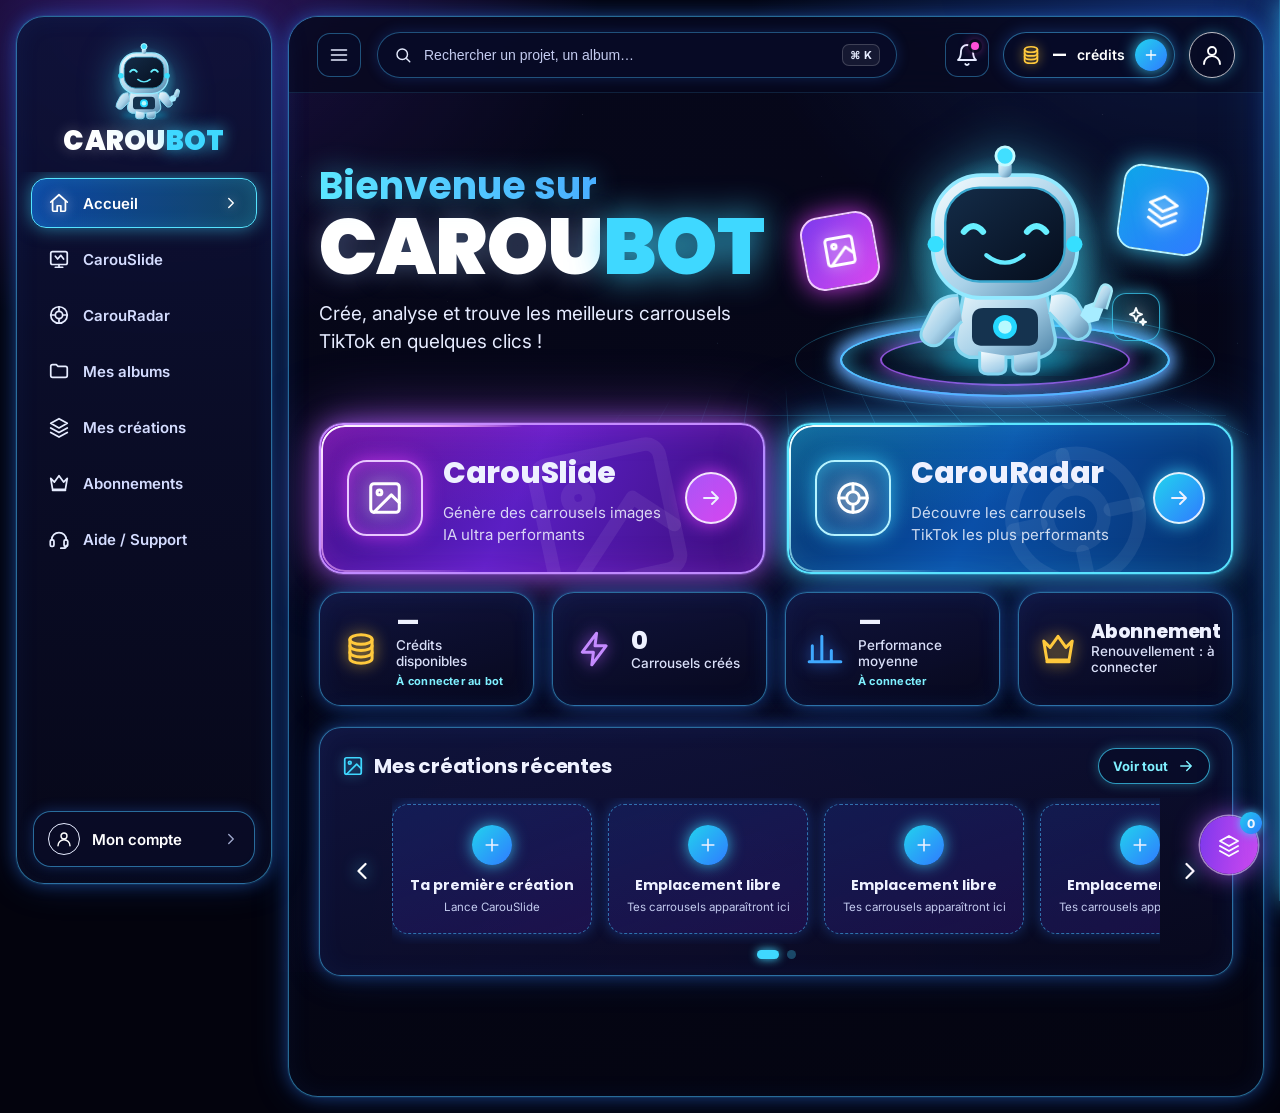
==== commit c74c51d3: "CarouBot WebApp : animations et effets « wow » Nouveaux fichiers motion.css + motion.js chargés sur " ====
--- a/webapp/index.html
+++ b/webapp/index.html
@@ -9,6 +9,7 @@
 <link rel="stylesheet" href="assets/css/design-system.css"/>
 <link rel="stylesheet" href="assets/css/app.css"/>
 <link rel="stylesheet" href="assets/css/theme-neon.css"/>
+<link rel="stylesheet" href="assets/css/motion.css"/>
 <link rel="stylesheet" href="assets/css/mascot.css"/>
 </head>
 <body>
@@ -30,6 +31,7 @@
   el.innerHTML = `
     <!-- Bandeau d'accueil -->
     <section class="welcome-hero">
+      <div class="wh-grid" aria-hidden="true"></div>
       <div class="wh-copy">
         <div class="wh-kicker">Bienvenue sur</div>
         <h1 class="wh-title">CAROU<span>BOT</span></h1>
@@ -37,7 +39,7 @@
         <p class="wh-sub-mobile">Crée, Analyse, Performe</p>
       </div>
       <div class="wh-stage" aria-hidden="true">
-        <div class="wh-ring r1"></div><div class="wh-ring r2"></div><div class="wh-ring r3"></div>
+        <div class="wh-ring r3"></div><div class="wh-ring wave"></div><div class="wh-ring wave w2"></div><div class="wh-ring r1"></div><div class="wh-ring r2"></div>
         <div class="wh-beam"></div>
         <div class="wh-float f1">${I.image}</div>
         <div class="wh-float f2">${I.layers}</div>
@@ -49,6 +51,7 @@
     <!-- Deux grandes cartes -->
     <div class="grid grid-2 hero-row">
       <a href="carouslide.html" class="card hero-card hero-violet">
+        <span class="hero-wm">${I.image}</span>
         <div class="hero-ico">${I.image}</div>
         <div class="hero-txt">
           <h2>CarouSlide</h2>
@@ -58,6 +61,7 @@
         <span class="hero-go">${I.arrowRight}</span>
       </a>
       <a href="carouradar.html" class="card hero-card hero-cyan">
+        <span class="hero-wm">${I.radar}</span>
         <div class="hero-ico">${I.radar}</div>
         <div class="hero-txt">
           <h2>CarouRadar</h2>
@@ -138,5 +142,6 @@
   drawDots();
 })();
 </script>
+<script src="assets/js/motion.js"></script>
 </body>
 </html>
--- a/webapp/assets/css/theme-neon.css
+++ b/webapp/assets/css/theme-neon.css
@@ -412,3 +412,69 @@
   .stat-card .stat-val[style] { font-size:15px !important; }
   .rk-thumb { height:130px; }
 }
+
+/* ==========================================================================
+   Finitions "pro"
+   ========================================================================== */
+/* Avertissements : info discrète au lieu d'encadrés jaunes */
+.notice {
+  background: rgba(63,216,255,.06); border: 1px solid rgba(63,216,255,.22);
+  color: #b4c2ea; border-radius: 12px; font-size: 12.5px; line-height: 1.5; padding: 10px 14px;
+}
+.notice svg { color: var(--neon-c); }
+.notice code { color: #7ff0ff; background: rgba(63,216,255,.1); padding: 1px 6px; border-radius: 6px; font-size: 12px; }
+
+/* Badges à côté des titres de page : retirés (titre + sous-titre comme la maquette) */
+.page-title .badge { display: none; }
+.page-subtitle { color: #c3cbef; }
+
+/* États vides */
+.empty h4 { font-family: var(--font-display); font-size: 17px; color: #fff; margin: 4px 0 6px; }
+.empty .btn svg { width: 18px !important; height: 18px !important; margin: 0 !important; opacity: 1 !important; filter: none !important; color: inherit !important; }
+
+/* Onglets avec compteurs */
+.tab-count { display: inline-block; min-width: 22px; padding: 1px 7px; margin-left: 4px; border-radius: 999px; font-size: 11.5px; font-weight: 800; background: rgba(255,255,255,.1); }
+.seg button.active .tab-count { background: rgba(255,255,255,.22); }
+
+/* Bouton générer : plus massif */
+#btnGenerate { padding: 16px 20px; font-size: 15px; font-family: var(--font-display); }
+#btnGenerate:disabled { opacity: .45; }
+
+/* Albums : tuile "Nouvel album" */
+.folder-new { cursor: pointer; display: flex; flex-direction: column; align-items: center; justify-content: center; gap: 6px; text-align: center; min-height: 190px;
+  border-style: dashed !important; background: linear-gradient(160deg, rgba(58,26,134,.45), rgba(10,12,40,.8)) !important; }
+.folder-new:hover { box-shadow: var(--neon-glow-strong); border-color: #5be6ff !important; }
+.folder-ico { position: relative; width: 74px; height: 74px; border-radius: 20px; display: flex; align-items: center; justify-content: center; margin-bottom: 6px;
+  background: linear-gradient(135deg,#7c3aed,#d946ef); border: 2px solid #f0c8ff; box-shadow: 0 0 24px rgba(224,64,251,.75); }
+.folder-ico svg { width: 36px; height: 36px; color: #fff; }
+.folder-ico i { position: absolute; right: -8px; bottom: -8px; width: 28px; height: 28px; border-radius: 50%; background: linear-gradient(135deg,#22d3ee,#2f7bff); display: flex; align-items: center; justify-content: center; box-shadow: 0 0 12px rgba(63,216,255,.9); }
+.folder-ico i svg { width: 16px; height: 16px; }
+.folder-new strong { font-family: var(--font-display); font-size: 17px; }
+.folder-new small { color: #c3cbef; font-size: 12.5px; }
+.folder-hint { grid-column: span 3; align-self: center; padding: 10px 20px; }
+.folder-hint strong { font-family: var(--font-display); font-size: 20px; }
+.folder-hint p { color: #c3cbef; margin-top: 6px; max-width: 460px; line-height: 1.55; }
+@media (max-width: 1100px) { .folder-hint { grid-column: span 1; } }
+
+/* Récap CarouSlide plus compact */
+.recap-row { padding: 10px 0; border-bottom-color: rgba(70,190,255,.12); }
+
+/* Compte : avatar rond comme la maquette */
+.profile-head .big-avatar { border-radius: 50%; box-shadow: 0 0 22px rgba(63,216,255,.6); }
+
+/* Bouton flottant compact (libellé au survol) */
+.fab-creations { padding: 0; width: 58px; height: 58px; border-radius: 50%; justify-content: center; gap: 0; overflow: visible; }
+.fab-creations svg { width: 24px; height: 24px; }
+.fab-creations .fab-label { position: absolute; right: 68px; white-space: nowrap; padding: 8px 12px; border-radius: 10px; font-size: 13px;
+  background: rgba(8,10,34,.95); border: var(--neon-border); box-shadow: var(--neon-glow); opacity: 0; transform: translateX(6px); pointer-events: none; transition: opacity var(--t), transform var(--t); }
+.fab-creations:hover .fab-label { opacity: 1; transform: none; }
+.fab-creations .fab-count { position: absolute; top: -4px; right: -4px; min-width: 22px; height: 22px; padding: 0 6px; display: flex; align-items: center; justify-content: center;
+  background: linear-gradient(135deg,#22d3ee,#2f7bff); color: #fff; box-shadow: 0 0 10px rgba(63,216,255,.9); }
+@media (max-width: 960px) { .fab-creations { width: 52px; height: 52px; } .fab-creations .fab-label { display: none; } }
+/* Icône du champ lien TikTok visible */
+#tiktokUrl + span, #tiktokUrl ~ span { color: var(--neon-c); }
+
+/* Filigrane dans les grandes cartes */
+.hero-card > .hero-wm { position: absolute !important; z-index: 0 !important; right: 70px; bottom: -34px; color: rgba(255,255,255,.07); pointer-events: none; transform: rotate(-12deg); }
+.hero-wm svg { width: 170px; height: 170px; }
+@media (max-width: 960px) { .hero-wm { display: none; } }
--- a/webapp/assets/css/motion.css
+++ b/webapp/assets/css/motion.css
@@ -0,0 +1,151 @@
+/* ==========================================================================
+   CAROUBOT — Animations & effets "wow"
+   Tout est désactivé si l'utilisateur préfère réduire les animations.
+   ========================================================================== */
+@property --ang { syntax: "<angle>"; inherits: false; initial-value: 0deg; }
+
+@media (prefers-reduced-motion: no-preference) {
+
+  /* ---------- Entrée de page ---------- */
+  #app > .main, #app > .sidebar { animation: pageIn .55s cubic-bezier(.2,.8,.2,1) backwards; }
+  #app > .sidebar { animation-name: sideIn; }
+  @keyframes pageIn { from { opacity: 0; transform: translateY(14px); } }
+  @keyframes sideIn { from { opacity: 0; transform: translateX(-18px); } }
+  #app.leaving > .main { transition: opacity .22s ease, transform .22s ease; opacity: 0; transform: translateY(-8px); }
+
+  /* Apparition en cascade (classe ajoutée par motion.js) */
+  .rv { animation: rvIn .75s cubic-bezier(.2,.8,.2,1) backwards; animation-delay: var(--d, 0ms); }
+  @keyframes rvIn { from { opacity: 0; transform: translateY(22px) scale(.97); filter: blur(4px); } }
+
+  /* ---------- Fond vivant ---------- */
+  body::before { inset: -8%; animation: nebula 26s ease-in-out infinite alternate; }
+  @keyframes nebula { 0% { transform: translate(0,0) scale(1); } 50% { transform: translate(-2%,1.5%) scale(1.06); } 100% { transform: translate(2%,-1%) scale(1.03); } }
+  body::after { animation: twinkle 5s ease-in-out infinite alternate; }
+  @keyframes twinkle { from { opacity: .3; } to { opacity: .75; } }
+
+  /* ---------- Trait de lumière autour des grandes cartes ---------- */
+  .hero-card { overflow: hidden; isolation: isolate; }
+  .hero-card::after {
+    content: ""; position: absolute; inset: 0; border-radius: inherit; padding: 2px; pointer-events: none; z-index: 2;
+    background: conic-gradient(from var(--ang), transparent 0 62%, var(--beam, #fff) 75%, #fff 80%, var(--beam, #fff) 85%, transparent 96%);
+    -webkit-mask: linear-gradient(#000 0 0) content-box, linear-gradient(#000 0 0); -webkit-mask-composite: xor; mask-composite: exclude;
+    animation: beam 4.5s linear infinite;
+  }
+  .hero-violet { --beam: #f0abfc; }
+  .hero-cyan { --beam: #a5f3fc; }
+  .hero-cyan::after { animation-delay: -2.2s; }
+  @keyframes beam { to { --ang: 360deg; } }
+
+  /* Reflet diagonal qui traverse les grandes cartes */
+  .hero-card::before {
+    content: ""; position: absolute; top: -50%; left: -60%; width: 40%; height: 200%; z-index: 1; pointer-events: none;
+    background: linear-gradient(90deg, transparent, rgba(255,255,255,.14), transparent); transform: rotate(18deg);
+    animation: sweep 6s ease-in-out infinite;
+  }
+  .hero-cyan::before { animation-delay: -3s; }
+  @keyframes sweep { 0%, 55% { left: -60%; } 85%, 100% { left: 130%; } }
+  .hero-card > *:not(.spot-light) { position: relative; z-index: 3; }
+
+  /* Halo de l'icône + flèche qui respire */
+  .hero-card .hero-ico { animation: icoPulse 3.2s ease-in-out infinite; }
+  @keyframes icoPulse { 50% { transform: scale(1.06); filter: brightness(1.2); } }
+  .hero-card:hover .hero-go { transform: translateX(6px) scale(1.08); }
+
+  /* ---------- Halo qui suit la souris (cartes) ---------- */
+  .card.spot { --mx: 50%; --my: 50%; isolation: isolate; }
+  .card.spot > .spot-light {
+    position: absolute; inset: 0; border-radius: inherit; pointer-events: none; z-index: -1; opacity: 0; transition: opacity .3s;
+    background: radial-gradient(260px circle at var(--mx) var(--my), rgba(63,216,255,.16), transparent 60%);
+  }
+  .card.spot:hover > .spot-light { opacity: 1; }
+  .tilt { transition: transform .25s cubic-bezier(.2,.8,.2,1), box-shadow var(--t), border-color var(--t); transform-style: preserve-3d; will-change: transform; }
+
+  /* ---------- Accueil : scène de la mascotte ---------- */
+  .wh-ring.r1 { animation: ringGlow 3s ease-in-out infinite; }
+  .wh-ring.r2 { animation: ringGlow 3s ease-in-out infinite -1.5s; }
+  @keyframes ringGlow { 50% { box-shadow: 0 0 40px rgba(63,216,255,1), inset 0 0 30px rgba(63,216,255,.7); filter: brightness(1.3); } }
+  .wh-ring.wave { width: 330px; height: 74px; bottom: 8px; border: 2px solid rgba(63,216,255,.9); box-shadow: 0 0 18px rgba(63,216,255,.8); animation: wave 3.6s cubic-bezier(.2,.6,.3,1) infinite; }
+  .wh-ring.wave.w2 { animation-delay: -1.8s; border-color: rgba(180,92,255,.9); box-shadow: 0 0 18px rgba(180,92,255,.8); }
+  @keyframes wave { from { transform: translateX(-50%) scale(.55); opacity: 0; } 20% { opacity: 1; } to { transform: translateX(-50%) scale(1.45); opacity: 0; } }
+  .wh-beam { animation: beamPulse 4s ease-in-out infinite; }
+  @keyframes beamPulse { 50% { opacity: .55; transform: translateX(-50%) scaleY(1.08); } }
+  .wh-float.f1 { animation: floatA 6s ease-in-out infinite; }
+  .wh-float.f2 { animation: floatB 7s ease-in-out infinite; }
+  .wh-float.f3 { animation: floatA 5s ease-in-out infinite -2s; }
+  @keyframes floatA { 0%,100% { transform: translateY(0) rotate(-10deg); } 50% { transform: translateY(-16px) rotate(-4deg); } }
+  @keyframes floatB { 0%,100% { transform: translateY(0) rotate(8deg); } 50% { transform: translateY(-20px) rotate(14deg); } }
+  .wh-robot { animation: robot 5s ease-in-out infinite; }
+  @keyframes robot { 0%,100% { transform: translateY(0) rotate(0); } 30% { transform: translateY(-12px) rotate(-1.5deg); } 60% { transform: translateY(-6px) rotate(1.5deg); } }
+
+  /* Particules qui montent (générées par motion.js) */
+  .wh-particle { position: absolute; bottom: 30px; width: 4px; height: 4px; border-radius: 50%; z-index: 2; pointer-events: none;
+    background: #9ff2ff; box-shadow: 0 0 10px #3fd8ff, 0 0 20px #3fd8ff; animation: rise var(--t, 4s) linear infinite; animation-delay: var(--dl, 0s); opacity: 0; }
+  .wh-particle.v { background: #f0abfc; box-shadow: 0 0 10px #d946ef, 0 0 20px #b45cff; }
+  @keyframes rise { 0% { transform: translate(0,0) scale(.6); opacity: 0; } 15% { opacity: 1; } 100% { transform: translate(var(--dx, 0px), -230px) scale(1); opacity: 0; } }
+
+  /* Reflet qui passe sur "BOT" */
+  .wh-title span {
+    background: linear-gradient(100deg, #3fd8ff 0%, #3fd8ff 40%, #ffffff 50%, #3fd8ff 60%, #3fd8ff 100%);
+    background-size: 250% 100%; -webkit-background-clip: text; background-clip: text; color: transparent; text-shadow: none;
+    filter: drop-shadow(0 0 18px rgba(63,216,255,.85));
+    animation: shine 4.5s ease-in-out infinite;
+  }
+  @keyframes shine { 0%, 50% { background-position: 100% 0; } 100% { background-position: -150% 0; } }
+  .wh-kicker { animation: rvIn .8s cubic-bezier(.2,.8,.2,1) backwards .1s; }
+  .wh-title { animation: titleIn 1s cubic-bezier(.2,.8,.2,1) backwards .2s; }
+  .wh-sub, .wh-sub-mobile { animation: rvIn .8s cubic-bezier(.2,.8,.2,1) backwards .45s; }
+  @keyframes titleIn { from { opacity: 0; letter-spacing: .2em; filter: blur(10px); } }
+
+  /* ---------- Boutons : reflet au survol + onde au clic ---------- */
+  .btn, .hero-go, .credits-add { position: relative; overflow: hidden; }
+  .btn::after {
+    content: ""; position: absolute; top: 0; left: -80%; width: 50%; height: 100%; pointer-events: none;
+    background: linear-gradient(100deg, transparent, rgba(255,255,255,.35), transparent); transform: skewX(-20deg); transition: left .6s ease;
+  }
+  .btn:hover::after { left: 130%; }
+  .ripple { position: absolute; border-radius: 50%; transform: scale(0); background: rgba(255,255,255,.45); pointer-events: none; animation: ripple .6s ease-out forwards; }
+  @keyframes ripple { to { transform: scale(4); opacity: 0; } }
+
+  /* ---------- Petits détails vivants ---------- */
+  .nav-item.active { animation: navGlow 3s ease-in-out infinite; }
+  @keyframes navGlow { 50% { box-shadow: 0 0 26px rgba(63,216,255,.8), inset 0 0 22px rgba(63,216,255,.28); } }
+  .nav-item svg { transition: transform .25s; }
+  .nav-item:hover svg { transform: scale(1.15) rotate(-6deg); }
+  .bell-btn .ping { animation: ping 2s ease-out infinite; }
+  @keyframes ping { 0% { box-shadow: 0 0 0 0 rgba(255,79,216,.8), 0 0 12px #ff4fd8; } 70% { box-shadow: 0 0 0 9px rgba(255,79,216,0), 0 0 12px #ff4fd8; } 100% { box-shadow: 0 0 0 0 rgba(255,79,216,0), 0 0 12px #ff4fd8; } }
+  .bell-btn:hover svg { animation: ring .6s ease; }
+  @keyframes ring { 20% { transform: rotate(14deg); } 40% { transform: rotate(-12deg); } 60% { transform: rotate(8deg); } 80% { transform: rotate(-4deg); } }
+  .credits-add { animation: addPulse 2.6s ease-in-out infinite; }
+  @keyframes addPulse { 50% { box-shadow: 0 0 24px rgba(63,216,255,1), 0 0 0 4px rgba(63,216,255,.15); } }
+  .stat-card .stat-ico svg { transition: transform .35s cubic-bezier(.2,.8,.2,1); }
+  .stat-card:hover .stat-ico svg { transform: scale(1.18) rotate(-8deg); }
+  .fab-creations { animation: fabGlow 3s ease-in-out infinite; }
+  @keyframes fabGlow { 50% { box-shadow: 0 0 0 1.5px rgba(233,200,255,.7), 0 0 38px rgba(180,92,255,1); } }
+  .rc-dots span { transition: all .3s; }
+  .rc-dots span.on { width: 22px; border-radius: 6px; }
+  .rc-plus { animation: icoPulse 2.6s ease-in-out infinite; }
+  .step.active .step-no { animation: icoPulse 3s ease-in-out infinite; }
+  .step-line { background-size: 200% 100%; background-image: linear-gradient(90deg, rgba(63,216,255,.2), #3fd8ff, rgba(63,216,255,.2)); animation: flow 2.5s linear infinite; }
+  @keyframes flow { to { background-position: -200% 0; } }
+  .dropzone svg { animation: bob 2.4s ease-in-out infinite; }
+  @keyframes bob { 50% { transform: translateY(-6px); } }
+  .bn-center .bn-fab { animation: fabGlow2 3s ease-in-out infinite; }
+  @keyframes fabGlow2 { 50% { box-shadow: 0 0 0 5px #05061a, 0 0 36px rgba(63,216,255,1); } }
+}
+
+/* ---------- Sol quadrillé en perspective (statique, aussi sans animation) ---------- */
+.welcome-hero { isolation: isolate; }
+.wh-grid {
+  position: absolute; left: -4%; right: -4%; bottom: -30px; height: 230px; z-index: -1; pointer-events: none;
+  background-image: linear-gradient(rgba(63,216,255,.28) 1px, transparent 1px), linear-gradient(90deg, rgba(63,216,255,.28) 1px, transparent 1px);
+  background-size: 46px 46px; transform: perspective(420px) rotateX(62deg); transform-origin: 50% 100%;
+  -webkit-mask-image: radial-gradient(ellipse 60% 85% at 72% 100%, #000 15%, transparent 75%); mask-image: radial-gradient(ellipse 60% 85% at 72% 100%, #000 15%, transparent 75%);
+}
+@media (prefers-reduced-motion: no-preference) {
+  .wh-grid { animation: gridMove 3s linear infinite; }
+  @keyframes gridMove { to { background-position: 0 46px; } }
+}
+@media (max-width: 960px) {
+  .wh-grid { bottom: auto; top: 70px; height: 170px; -webkit-mask-image: radial-gradient(ellipse 70% 85% at 50% 100%, #000 15%, transparent 75%); mask-image: radial-gradient(ellipse 70% 85% at 50% 100%, #000 15%, transparent 75%); }
+  .wh-ring.wave { width: 230px; height: 52px; }
+}
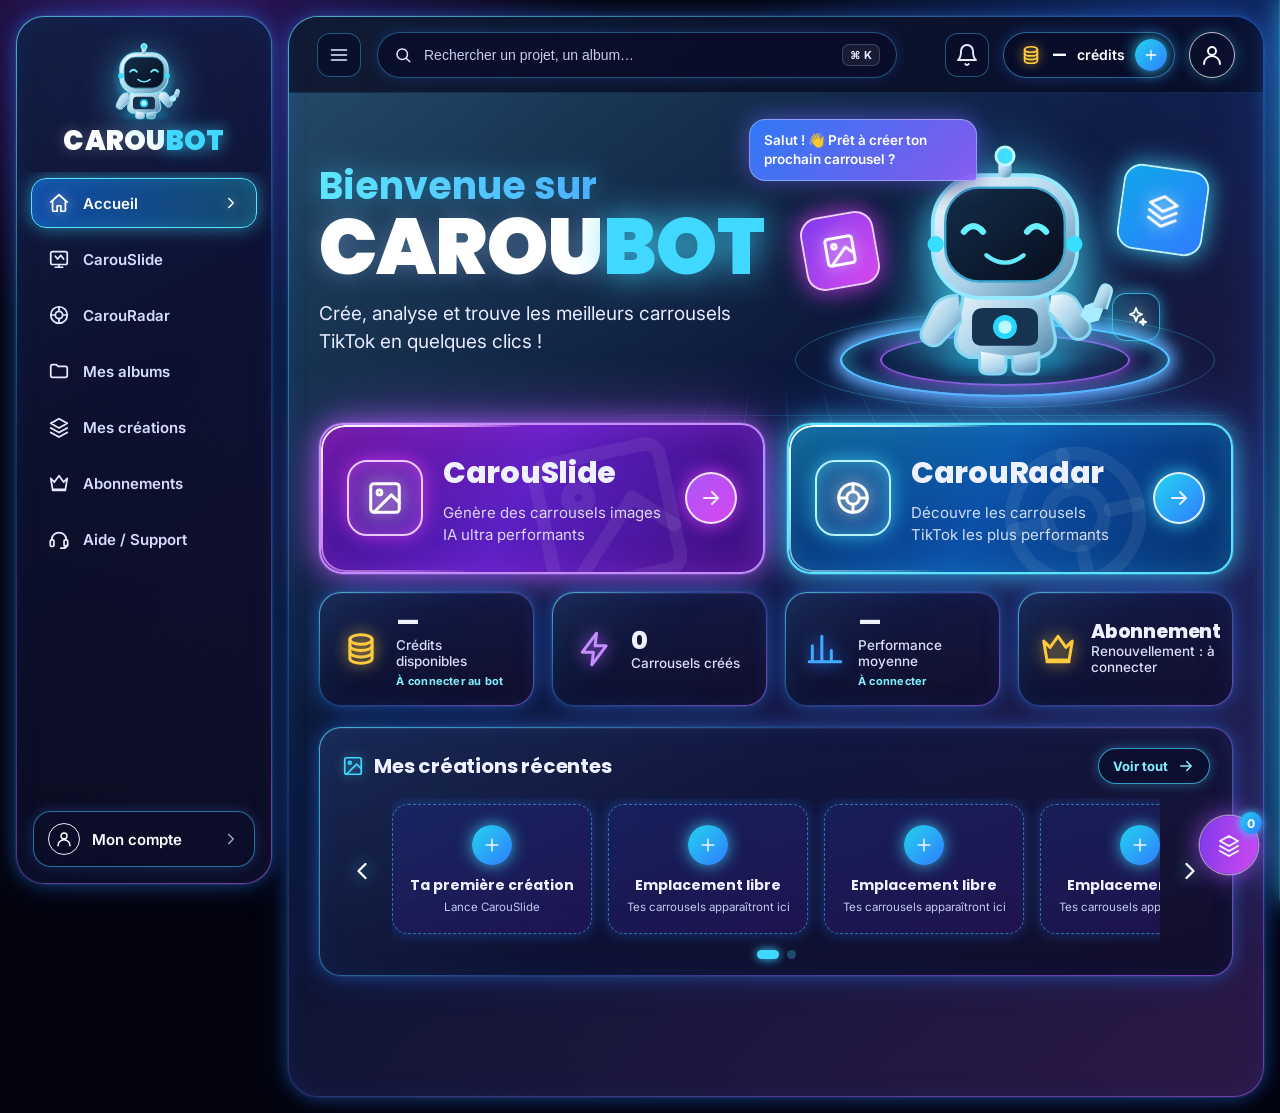
==== commit 65b8a099: "CarouBot WebApp : couche ultra premium Nouveaux fichiers premium.css + premium.js sur toutes les pag" ====
--- a/webapp/index.html
+++ b/webapp/index.html
@@ -10,6 +10,7 @@
 <link rel="stylesheet" href="assets/css/app.css"/>
 <link rel="stylesheet" href="assets/css/theme-neon.css"/>
 <link rel="stylesheet" href="assets/css/motion.css"/>
+<link rel="stylesheet" href="assets/css/premium.css"/>
 <link rel="stylesheet" href="assets/css/mascot.css"/>
 </head>
 <body>
@@ -143,5 +144,6 @@
 })();
 </script>
 <script src="assets/js/motion.js"></script>
+<script src="assets/js/premium.js"></script>
 </body>
 </html>
--- a/webapp/assets/css/premium.css
+++ b/webapp/assets/css/premium.css
@@ -0,0 +1,163 @@
+/* ==========================================================================
+   CAROUBOT — Couche "ultra premium"
+   Bordures dégradées, verre, grain, écran d'ouverture, palette ⌘K,
+   notifications, halo d'ambiance, bulle de la mascotte, toasts.
+   ========================================================================== */
+
+/* ---------- Bordures dégradées cyan → violet + reflet de verre ---------- */
+:root {
+  --grad-border: linear-gradient(140deg, rgba(91,230,255,.75) 0%, rgba(47,123,255,.35) 42%, rgba(180,92,255,.65) 100%);
+  --grad-border-hover: linear-gradient(140deg, #7ff0ff 0%, #4f8dff 45%, #d08cff 100%);
+}
+.card:not(.hero-card):not(.folder-new) {
+  border: 1.5px solid transparent;
+  background: var(--panel-bg) padding-box, var(--grad-border) border-box;
+  box-shadow: var(--neon-glow), inset 0 1px 0 rgba(255,255,255,.07);
+}
+.card:not(.hero-card):not(.folder-new):hover {
+  background: var(--panel-bg) padding-box, var(--grad-border-hover) border-box;
+}
+.sidebar, .main {
+  border: 1.5px solid transparent;
+  background: linear-gradient(180deg, rgba(14,18,56,.92), rgba(7,8,26,.95)) padding-box, var(--grad-border) border-box;
+}
+.main { background: linear-gradient(170deg, rgba(10,12,40,.6), rgba(5,6,20,.66)) padding-box, var(--grad-border) border-box; }
+@media (max-width: 960px) { .main { background: transparent; border: none; } }
+
+/* ---------- Grain filmique très léger ---------- */
+.grain {
+  position: fixed; inset: 0; z-index: 9990; pointer-events: none; opacity: .055; mix-blend-mode: overlay;
+  background-image: url("data:image/svg+xml,%3Csvg xmlns='http://www.w3.org/2000/svg' width='160' height='160'%3E%3Cfilter id='n'%3E%3CfeTurbulence type='fractalNoise' baseFrequency='.9' numOctaves='2' stitchTiles='stitch'/%3E%3C/filter%3E%3Crect width='100%25' height='100%25' filter='url(%23n)'/%3E%3C/svg%3E");
+}
+
+/* ---------- Halo d'ambiance qui suit la souris ---------- */
+.aurora {
+  position: fixed; left: 0; top: 0; width: 720px; height: 720px; margin: -360px 0 0 -360px; z-index: -1; pointer-events: none;
+  background: radial-gradient(circle, rgba(63,216,255,.16) 0%, rgba(139,92,246,.1) 35%, transparent 65%);
+  filter: blur(10px); opacity: 0; transition: opacity .6s;
+}
+.aurora.on { opacity: 1; }
+
+/* ---------- Surlignage qui glisse dans la sidebar ---------- */
+.sidebar-nav { position: relative; }
+.nav-ind {
+  position: absolute; left: 14px; right: 14px; top: 0; height: 0; border-radius: 15px; pointer-events: none; z-index: 0; opacity: 0;
+  background: rgba(63,216,255,.08); border: 1px solid rgba(63,216,255,.28); box-shadow: 0 0 18px rgba(63,216,255,.18);
+  transition: transform .35s cubic-bezier(.2,.8,.2,1), height .35s cubic-bezier(.2,.8,.2,1), opacity .25s;
+}
+.sidebar-nav .nav-item { position: relative; z-index: 1; }
+.sidebar-nav.has-ind .nav-item:hover:not(.active) { background: transparent; border-color: transparent; }
+
+/* ---------- Écran d'ouverture ---------- */
+#splash {
+  position: fixed; inset: 0; z-index: 10000; display: flex; align-items: center; justify-content: center;
+  background: radial-gradient(600px 400px at 50% 45%, rgba(47,123,255,.28), transparent 70%), radial-gradient(500px 360px at 30% 70%, rgba(139,92,246,.22), transparent 70%), #03030d;
+  transition: opacity .5s ease, visibility .5s;
+}
+#splash.hide { opacity: 0; visibility: hidden; pointer-events: none; }
+.sp-inner { display: flex; flex-direction: column; align-items: center; gap: 14px; }
+.sp-robot { width: 130px; height: 140px; object-fit: contain; filter: drop-shadow(0 0 30px rgba(63,216,255,.7)); animation: spPop .7s cubic-bezier(.2,1.4,.4,1) both; }
+.sp-logo { font-family: "Poppins", sans-serif; font-weight: 900; font-size: 38px; letter-spacing: .02em; color: #fff; animation: spLogo .8s cubic-bezier(.2,.8,.2,1) both .15s; }
+.sp-logo span { color: #3fd8ff; text-shadow: 0 0 22px rgba(63,216,255,.9); }
+.sp-bar { width: 190px; height: 4px; border-radius: 4px; background: rgba(63,216,255,.15); overflow: hidden; animation: spLogo .6s both .25s; }
+.sp-bar i { display: block; height: 100%; width: 0; border-radius: 4px; background: linear-gradient(90deg,#22d3ee,#8b5cf6,#d946ef); box-shadow: 0 0 12px #3fd8ff; animation: spFill .85s cubic-bezier(.6,0,.2,1) forwards .25s; }
+@keyframes spPop { from { opacity: 0; transform: scale(.5) translateY(20px); } }
+@keyframes spLogo { from { opacity: 0; letter-spacing: .3em; filter: blur(8px); } }
+@keyframes spFill { to { width: 100%; } }
+
+/* ---------- Palette de commandes ⌘K ---------- */
+.cmdk-scrim { position: fixed; inset: 0; z-index: 9500; background: rgba(2,3,12,.6); backdrop-filter: blur(6px); opacity: 0; visibility: hidden; transition: opacity .2s, visibility .2s; }
+.cmdk-scrim.open { opacity: 1; visibility: visible; }
+.cmdk {
+  position: fixed; z-index: 9501; left: 50%; top: 12vh; width: min(620px, calc(100vw - 28px)); transform: translate(-50%, -10px) scale(.98);
+  border-radius: 22px; border: 1.5px solid transparent; overflow: hidden; opacity: 0; visibility: hidden;
+  background: linear-gradient(170deg, rgba(14,18,56,.97), rgba(7,8,26,.98)) padding-box, var(--grad-border) border-box;
+  box-shadow: 0 30px 80px -20px rgba(0,0,0,.9), var(--neon-glow-strong);
+  transition: opacity .2s, transform .25s cubic-bezier(.2,.8,.2,1), visibility .2s;
+}
+.cmdk.open { opacity: 1; visibility: visible; transform: translate(-50%, 0) scale(1); }
+.cmdk-input { display: flex; align-items: center; gap: 12px; padding: 16px 20px; border-bottom: 1px solid rgba(70,190,255,.18); }
+.cmdk-input svg { width: 20px; height: 20px; color: #7ff0ff; }
+.cmdk-input input { flex: 1; background: transparent; border: none; outline: none; color: #fff; font-size: 16px; font-family: inherit; }
+.cmdk-input input::placeholder { color: #8a95c4; }
+.cmdk-list { max-height: 360px; overflow-y: auto; padding: 8px; }
+.cmdk-group { font-size: 11px; font-weight: 700; letter-spacing: .12em; text-transform: uppercase; color: #6f7bb0; padding: 10px 12px 6px; }
+.cmdk-item { display: flex; align-items: center; gap: 12px; padding: 11px 12px; border-radius: 12px; color: #dfe5ff; cursor: pointer; font-weight: 600; font-size: 14.5px; }
+.cmdk-item .ci { width: 34px; height: 34px; border-radius: 10px; display: flex; align-items: center; justify-content: center; background: rgba(63,216,255,.1); border: 1px solid rgba(63,216,255,.25); color: #7ff0ff; flex-shrink: 0; }
+.cmdk-item .ci svg { width: 18px; height: 18px; }
+.cmdk-item small { margin-left: auto; color: #7f8abb; font-weight: 500; font-size: 12px; }
+.cmdk-item.sel { background: linear-gradient(95deg, rgba(14,116,255,.35), rgba(139,92,246,.2)); box-shadow: inset 0 0 0 1px rgba(91,230,255,.5); color: #fff; }
+.cmdk-empty { padding: 26px; text-align: center; color: #8a95c4; font-size: 14px; }
+.cmdk-foot { display: flex; gap: 16px; padding: 10px 18px; border-top: 1px solid rgba(70,190,255,.14); font-size: 12px; color: #7f8abb; }
+.cmdk-foot b { display: inline-block; min-width: 20px; padding: 1px 6px; margin-right: 4px; border-radius: 6px; background: rgba(255,255,255,.08); color: #dfe5ff; font-weight: 600; text-align: center; }
+.topbar-search { cursor: pointer; }
+@media (max-width: 960px) { .cmdk-foot { display: none; } }
+
+/* ---------- Panneau de notifications ---------- */
+.notif-pop {
+  position: fixed; z-index: 9400; width: 340px; max-width: calc(100vw - 24px); border-radius: 20px; padding: 16px; opacity: 0; visibility: hidden;
+  transform: translateY(-8px) scale(.98); transform-origin: top right; border: 1.5px solid transparent;
+  background: linear-gradient(170deg, rgba(14,18,56,.97), rgba(7,8,26,.98)) padding-box, var(--grad-border) border-box;
+  box-shadow: 0 24px 60px -16px rgba(0,0,0,.9), var(--neon-glow);
+  transition: opacity .2s, transform .25s cubic-bezier(.2,.8,.2,1), visibility .2s;
+}
+.notif-pop.open { opacity: 1; visibility: visible; transform: none; }
+.notif-pop h4 { font-family: "Poppins", sans-serif; font-size: 16px; display: flex; align-items: center; justify-content: space-between; margin-bottom: 12px; }
+.notif-empty { text-align: center; padding: 18px 10px 8px; color: #b4c2ea; font-size: 13px; line-height: 1.5; }
+.notif-empty .ne-ico { width: 54px; height: 54px; margin: 0 auto 10px; border-radius: 50%; display: flex; align-items: center; justify-content: center; background: rgba(63,216,255,.1); border: 1px solid rgba(63,216,255,.35); color: #7ff0ff; box-shadow: 0 0 18px rgba(63,216,255,.3); }
+.notif-empty .ne-ico svg { width: 26px; height: 26px; }
+.notif-empty strong { display: block; color: #fff; font-size: 14px; margin-bottom: 4px; }
+
+/* ---------- Bulle de la mascotte ---------- */
+.wh-robot { cursor: pointer; pointer-events: auto; }
+.wh-stage { pointer-events: none; }
+.wh-stage .wh-robot { pointer-events: auto; }
+.bubble {
+  position: absolute; z-index: 5; left: 50%; top: 4px; transform: translate(-112%, 0) scale(.6); transform-origin: right bottom; opacity: 0;
+  max-width: 230px; padding: 11px 14px; border-radius: 16px 16px 4px 16px; font-size: 13.5px; font-weight: 600; line-height: 1.4; color: #fff;
+  background: linear-gradient(135deg, rgba(47,123,255,.95), rgba(139,92,246,.95)); border: 1px solid rgba(255,255,255,.35);
+  box-shadow: 0 0 24px rgba(99,102,241,.7), 0 10px 30px -10px rgba(0,0,0,.8);
+  transition: opacity .3s, transform .4s cubic-bezier(.2,1.4,.4,1); pointer-events: none;
+}
+.bubble.show { opacity: 1; transform: translate(-112%, 0) scale(1); }
+.wh-robot.jump { animation: robotJump .6s cubic-bezier(.3,1.6,.5,1) !important; }
+@keyframes robotJump { 30% { transform: translateY(-34px) rotate(-6deg) scale(1.04); } 60% { transform: translateY(0) rotate(3deg) scale(.97); } }
+@media (max-width: 960px) {
+  .bubble { left: 50%; top: -6px; transform: translate(-50%, -100%) scale(.6); transform-origin: center bottom; border-radius: 16px; max-width: 240px; text-align: center; }
+  .bubble.show { transform: translate(-50%, -100%) scale(1); }
+}
+
+/* ---------- Toasts premium ---------- */
+.toast-wrap { bottom: 30px; }
+.toast {
+  position: relative; overflow: hidden; border-radius: 16px; padding: 14px 20px 16px; font-size: 14px;
+  border: 1.5px solid transparent;
+  background: linear-gradient(170deg, rgba(14,18,56,.97), rgba(7,8,26,.98)) padding-box, var(--grad-border) border-box;
+  box-shadow: 0 20px 50px -14px rgba(0,0,0,.9), var(--neon-glow);
+}
+.toast::before { content: ""; width: 8px; height: 8px; border-radius: 50%; background: #3fd8ff; box-shadow: 0 0 10px #3fd8ff; flex-shrink: 0; }
+.toast.violet::before { background: #d08cff; box-shadow: 0 0 10px #b45cff; }
+.toast::after { content: ""; position: absolute; left: 0; bottom: 0; height: 2px; width: 100%; background: linear-gradient(90deg,#22d3ee,#8b5cf6); transform-origin: left; animation: toastBar 2.8s linear forwards; }
+@keyframes toastBar { to { transform: scaleX(0); } }
+@media (max-width: 960px) { .toast-wrap { bottom: 100px; } }
+
+/* ---------- Petites finitions ---------- */
+::selection { background: rgba(63,216,255,.35); color: #fff; }
+.page-title > svg { animation: titleIco .8s cubic-bezier(.2,1.4,.4,1) backwards .15s; }
+@keyframes titleIco { from { opacity: 0; transform: scale(.4) rotate(-40deg); } }
+.sidebar-nav .nav-item { animation: navIn .5s cubic-bezier(.2,.8,.2,1) backwards; }
+.sidebar-nav .nav-item:nth-child(2) { animation-delay: .04s; } .sidebar-nav .nav-item:nth-child(3) { animation-delay: .08s; }
+.sidebar-nav .nav-item:nth-child(4) { animation-delay: .12s; } .sidebar-nav .nav-item:nth-child(5) { animation-delay: .16s; }
+.sidebar-nav .nav-item:nth-child(6) { animation-delay: .2s; } .sidebar-nav .nav-item:nth-child(7) { animation-delay: .24s; } .sidebar-nav .nav-item:nth-child(8) { animation-delay: .28s; }
+@keyframes navIn { from { opacity: 0; transform: translateX(-14px); } }
+.nav-item.active { animation: navIn .5s cubic-bezier(.2,.8,.2,1) backwards, navGlow 3s ease-in-out infinite .6s; }
+
+@media (prefers-reduced-motion: reduce) {
+  #splash { display: none !important; }
+  .aurora, .nav-ind { display: none; }
+  .page-title > svg, .sidebar-nav .nav-item, .toast::after { animation: none !important; }
+}
+
+/* Visibilité immédiate à l'ouverture (permet le focus clavier), masquée après le fondu à la fermeture */
+.cmdk, .cmdk-scrim, .notif-pop { transition-property: opacity, transform, visibility; transition-duration: .2s, .25s, 0s; transition-delay: 0s, 0s, .25s; }
+.cmdk.open, .cmdk-scrim.open, .notif-pop.open { transition-delay: 0s, 0s, 0s; }
